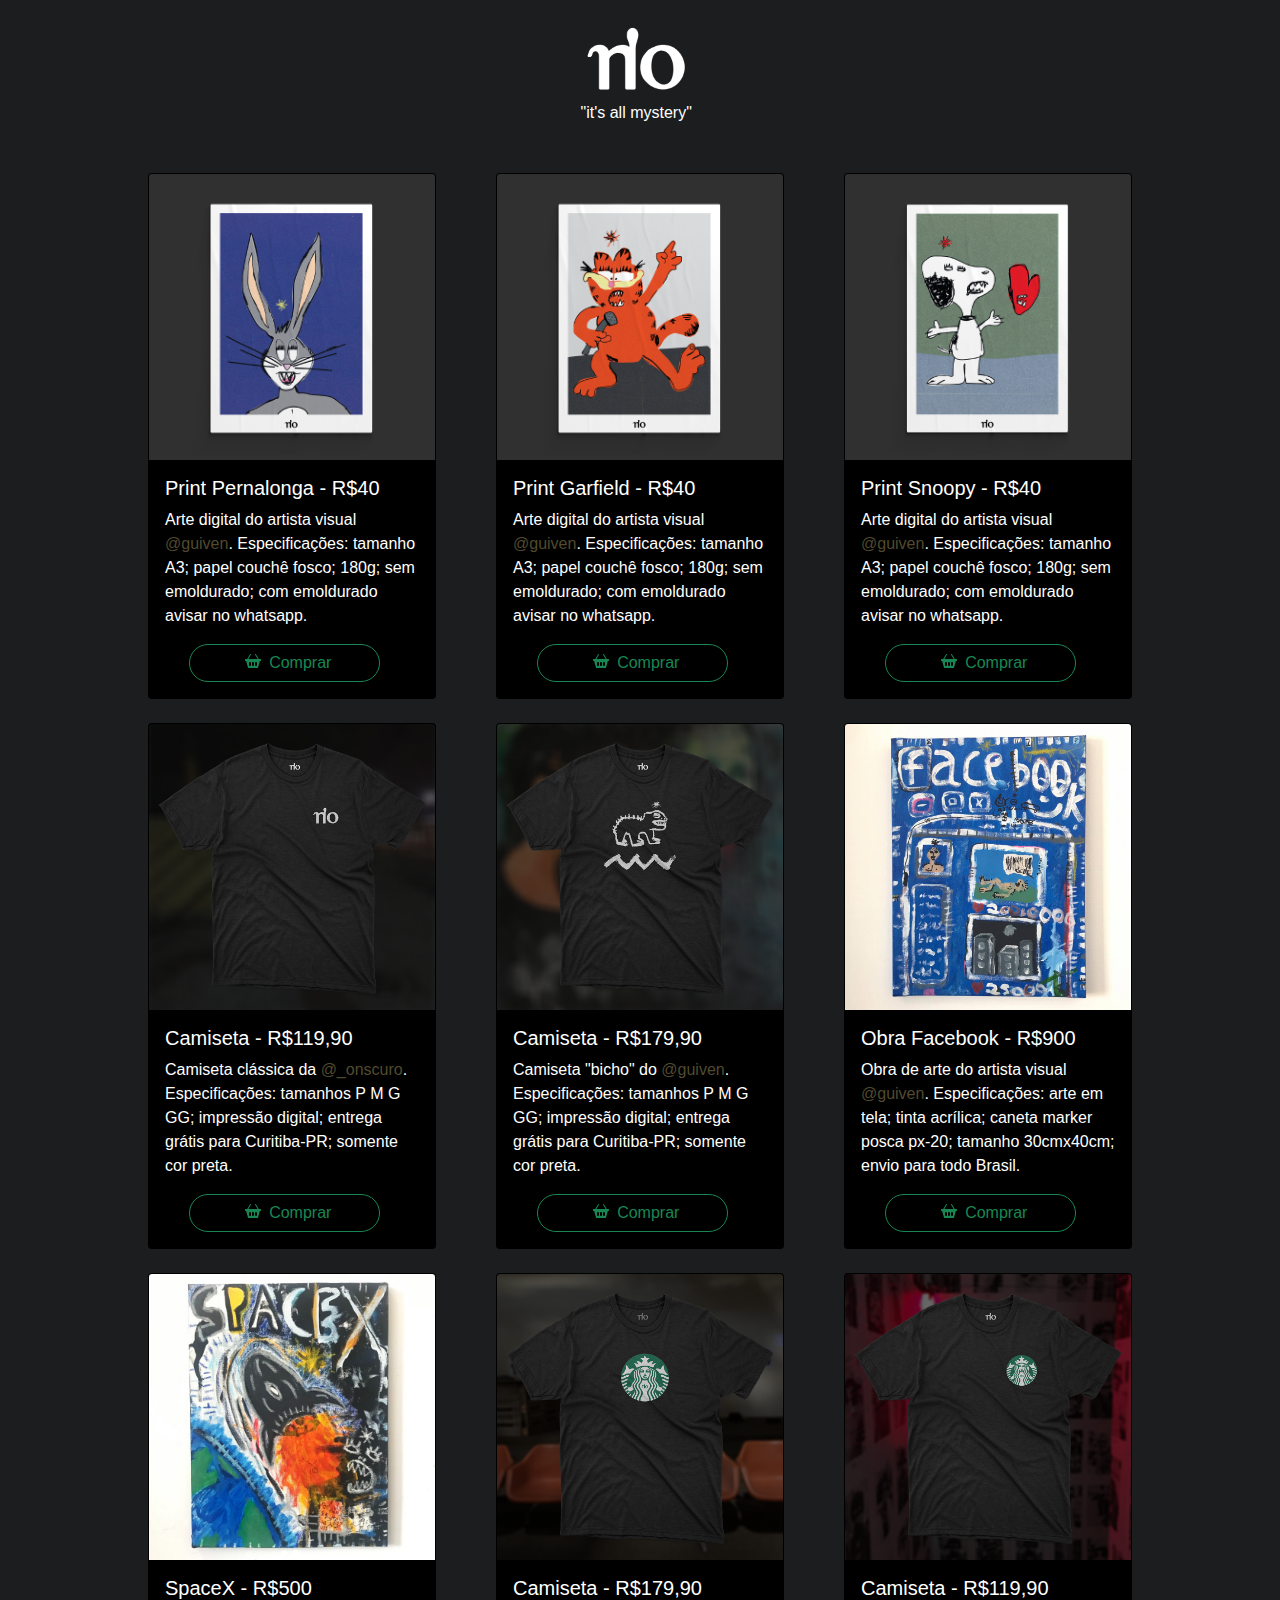
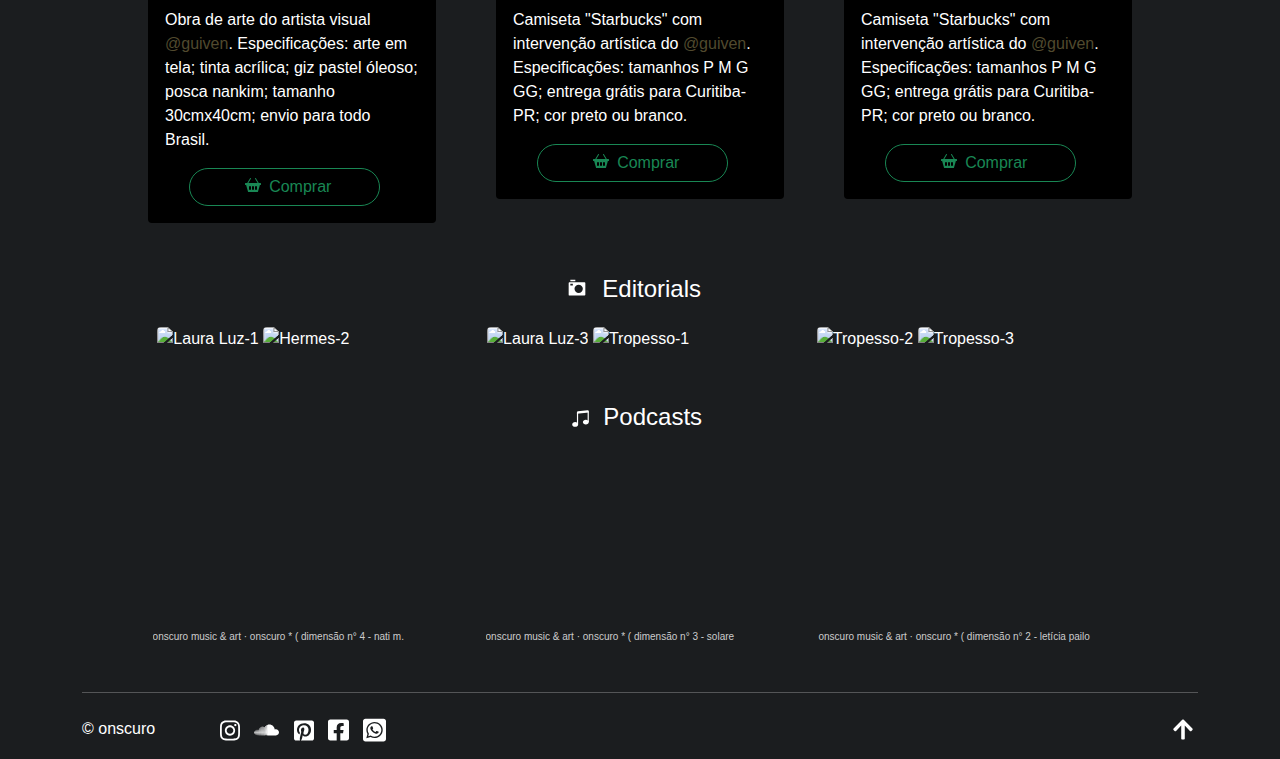
==== index.html @ 24142633 "ajuste nos modais" ====
<!DOCTYPE html>
<html lang="pt">

<head>
  <meta charset="UTF-8">
  <meta http-equiv="X-UA-Compatible" content="IE=edge">
  <meta name="viewport" content="width=device-width, initial-scale=1.0">

  <!--Bootstrap/CSS-->
  <link rel="stylesheet" href="bootstrap/css/bootstrap.css">
  <link rel="stylesheet" href="css/media.css" />
  <link rel="stylesheet" href="css/main.css">

  <!--Bootstrap popper-->
  <script src="https://cdn.jsdelivr.net/npm/@popperjs/core@2.9.2/dist/umd/popper.min.js"
    integrity="sha384-IQsoLXl5PILFhosVNubq5LC7Qb9DXgDA9i+tQ8Zj3iwWAwPtgFTxbJ8NT4GN1R8p"
    crossorigin="anonymous"></script>

  <!--JS Bootstrap-->
  <script src="bootstrap/js/bootstrap.js"></script>

  <link rel="sortcut icon" href="img/200x200.png" type="image/gif" />

  <title>onscuro</title>

</head>

<body>

  <div class="container">
    <div style="width: auto;  ">
      <header>
        <div class="mt-4">
          <div class="mx-auto mb-2" style="width: 108px; box-sizing: content-box;">
            <img src="img/logo.png" class="img-fluid" style="width: 100px;" alt="logotipo">
          </div>

          <div class="mx-auto mb-3" style="width: 119px; box-sizing: content-box;">
            <a href="https://www.youtube.com/watch?v=MsJlYPiCqMg&t=1s"
              class=" text-decoration-none" target="_blank" style="width: 200px; color: white; ">"it's all mystery"</a>
          </div>
        </div>
      </header>

      <!--v0.4-->

      <main class="">
        <section class="container smalign2">
          <div class="row row-cols-1 row-cols-md-2 row-cols-lg-3 g-4 mt-4 mb-5 mx-4 smalign2"
            style="box-sizing: content-box;">
            <article class="col col-sm-12 smalign">
              <div class="card mx-auto" style="width: 18rem;">
                <a href="#" data-bs-toggle="modal" data-bs-target="#pernalonga-modal">
                  <div class="image">
                    <img src="img/pernalonga.png" class="card-img-top" alt="pernalonga print">
                  </div>
                </a>
                <div class="card-body">
                  <h5 class="card-title">Print Pernalonga - R$40</h5>
                  <p class="card-text">Arte digital do artista visual <a target="_blank" data-bs-toggle="tooltip"
                      data-bs-placement="right" title="Instagram do artista" class="text-decoration-none links"
                      href="https://instagram.com/guiven/">@guiven</a>. Especificações: tamanho A3; papel couchê fosco;
                    180g; sem emoldurado; com emoldurado avisar no whatsapp. </p>
                  <a href="https://api.whatsapp.com/send?phone=5541999811309&text=Ol%C3%A1!%20Quero%20comprar%20a%20arte%20pernalonga." target="_blank"
                    class="btn btn-outline-success ps-4
                      px-4 ms-4 mx-4 rounded-pill w-75"><svg xmlns="http://www.w3.org/2000/svg" width="16" height="16" fill="currentColor" class="bi bi-basket2-fill mx-2 mb-1" viewBox="0 0 16 16">
                        <path d="M5.929 1.757a.5.5 0 1 0-.858-.514L2.217 6H.5a.5.5 0 0 0-.5.5v1a.5.5 0 0 0 .5.5h.623l1.844 6.456A.75.75 0 0 0 3.69 15h8.622a.75.75 0 0 0 .722-.544L14.877 8h.623a.5.5 0 0 0 .5-.5v-1a.5.5 0 0 0-.5-.5h-1.717L10.93 1.243a.5.5 0 1 0-.858.514L12.617 6H3.383L5.93 1.757zM4 10a1 1 0 0 1 2 0v2a1 1 0 1 1-2 0v-2zm3 0a1 1 0 0 1 2 0v2a1 1 0 1 1-2 0v-2zm4-1a1 1 0 0 1 1 1v2a1 1 0 1 1-2 0v-2a1 1 0 0 1 1-1z"/>
                      </svg>Comprar</a>

                </div>
              </div>
            </article>

            <!-- Modal Pernalonga -->
            <div class="modal fade" id="pernalonga-modal" tabindex="-1" aria-labelledby="exampleModalLabel"
              aria-hidden="true">
              <div class="modal-dialog">
                <div class="modal-content">
                  <div class="modal-header">
                    <h5 class="modal-title" id="pernalonga-titulo" style="color: black;">Print Pernalonga - R$40</h5>
                    <button type="button" class="btn-close" data-bs-dismiss="modal" aria-label="Close"></button>
                  </div>
                  <div class="modal-body" style="color: black;">
                    <img src="img/pernalonga.png" class="card-img-top" alt="camiseta">
                    <h5 class="mt-3">Sobre</h5>
                    <p class="fs-5 mt-1">Este personagem surgiu em 1940, sendo um dos melhores personagens de desenhos
                      animados do mundo. Hoje, ele é o mascote da Warner Brothers. A partir da sua popularidade, esta
                      releitura se aproxima da Pop-art que questiona o consumismo dos anos 60. Nesta arte digital,
                      existe uma distorção, sendo presente a autenticidade do artista (guiven) e com provocação aos
                      novos
                      processos de criação da arte numa fase de pós-contemporaneidade. </p>
                    <h5 class="mt-3">Preço</h5>
                    <p class="fs-5 mt-1">R$40</p>
                    <hr>
                    <p class="fs-5">
                    <h6 style="display: inline;">Artista:</h6> Guiven.
                    <h6 style="display: inline;">Especificações:</h6>tamanho A3; papel couchê fosco;
                    180g; sem emoldurado; com emoldurado avisar no whatsapp.</p>
                  </div>
                  <div class="modal-footer mx-auto">
                    <button type="button" class="btn btn-secondary ps-4 px-4 rounded-pill"
                      data-bs-dismiss="modal">Voltar</button>
                    <a href="https://api.whatsapp.com/send?phone=5541999811309&text=Ol%C3%A1!%20Quero%20comprar%20a%20arte%20pernalonga." target="_blank"
                      class="btn btn-success ps-4
                              px-4 rounded-pill"><svg xmlns="http://www.w3.org/2000/svg" width="16" height="16" fill="currentColor" class="bi bi-basket2-fill mx-2 mb-1" viewBox="0 0 16 16">
                                <path d="M5.929 1.757a.5.5 0 1 0-.858-.514L2.217 6H.5a.5.5 0 0 0-.5.5v1a.5.5 0 0 0 .5.5h.623l1.844 6.456A.75.75 0 0 0 3.69 15h8.622a.75.75 0 0 0 .722-.544L14.877 8h.623a.5.5 0 0 0 .5-.5v-1a.5.5 0 0 0-.5-.5h-1.717L10.93 1.243a.5.5 0 1 0-.858.514L12.617 6H3.383L5.93 1.757zM4 10a1 1 0 0 1 2 0v2a1 1 0 1 1-2 0v-2zm3 0a1 1 0 0 1 2 0v2a1 1 0 1 1-2 0v-2zm4-1a1 1 0 0 1 1 1v2a1 1 0 1 1-2 0v-2a1 1 0 0 1 1-1z"/>
                              </svg>Comprar</a>
                  </div>
                </div>
              </div>
            </div>



            <article class="col smalign">
              <div class="card mx-auto hover-overlay" style="width: 18rem;">

                <a href="#" data-bs-toggle="modal" data-bs-target="#garfield-modal" class="table-hover">
                  <div class="image">
                    <img src="img/gierfield.png" class="card-img-top" alt="garfield print">
                  </div>
                </a>
                <div class="card-body">
                  <h5 class="card-title">Print Garfield - R$40</h5>
                  <p class="card-text">Arte digital do artista visual <a target="_blank" data-bs-toggle="tooltip"
                      data-bs-placement="right" title="Instagram do artista" class="text-decoration-none links"
                      href="https://instagram.com/guiven/">@guiven</a>. Especificações: tamanho A3; papel couchê fosco;
                      180g; sem emoldurado; com emoldurado avisar no whatsapp.</p>
                  <a href="https://api.whatsapp.com/send?phone=5541999811309&text=Ol%C3%A1!%20Quero%20comprar%20a%20arte%20garlfield." target="_blank"
                    class="btn btn-outline-success ps-4
                    px-4 ms-4 mx-4 rounded-pill w-75"><svg xmlns="http://www.w3.org/2000/svg" width="16" height="16" fill="currentColor" class="bi bi-basket2-fill mx-2 mb-1" viewBox="0 0 16 16">
                      <path d="M5.929 1.757a.5.5 0 1 0-.858-.514L2.217 6H.5a.5.5 0 0 0-.5.5v1a.5.5 0 0 0 .5.5h.623l1.844 6.456A.75.75 0 0 0 3.69 15h8.622a.75.75 0 0 0 .722-.544L14.877 8h.623a.5.5 0 0 0 .5-.5v-1a.5.5 0 0 0-.5-.5h-1.717L10.93 1.243a.5.5 0 1 0-.858.514L12.617 6H3.383L5.93 1.757zM4 10a1 1 0 0 1 2 0v2a1 1 0 1 1-2 0v-2zm3 0a1 1 0 0 1 2 0v2a1 1 0 1 1-2 0v-2zm4-1a1 1 0 0 1 1 1v2a1 1 0 1 1-2 0v-2a1 1 0 0 1 1-1z"/>
                    </svg>Comprar</a>
                </div>
              </div>
            </article>

            <!-- Modal Garfield -->
            <div class="modal fade" id="garfield-modal" tabindex="-1" aria-labelledby="exampleModalLabel"
              aria-hidden="true">
              <div class="modal-dialog">
                <div class="modal-content">
                  <div class="modal-header" style="color: black;">
                    <h5 class="modal-title" id="garfield-titulo">Print Garfield - R$40</h5>
                    <button type="button" class="btn-close" data-bs-dismiss="modal" aria-label="Close"></button>
                  </div>
                  <div class="modal-body" style="color: black;">
                    <img src="img/gierfield.png" class="card-img-top" alt="camiseta">
                    <h5 class="mt-3">Sobre</h5>
                    <p class="fs-5 mt-1">Garfield é famoso mundialmente por causa das tirinhas que já foram publicados
                      em mais de 2570 jornais de todo mundo. Sua primeira publicação se deu em 1978. O faminto gato fez
                      sucesso e se tornou popular não somente em tirinhas, mas nas animações também. Nesta arte digital,
                      existe uma distorção, sendo presente a autenticidade do artista e com provocação aos
                      novos processos de criação e consumo da arte numa fase de pós-contemporaneidade. </p>
                    <h5 class="mt-3">Preço</h5>
                    <p class="fs-5 mt-1">R$40</p>
                    <hr>
                    <p class="fs-5">
                    <h6 style="display: inline;">Artista:</h6> Guiven.
                    <h6 style="display: inline;">Especificações:</h6>tamanho A3; papel couchê fosco;
                    180g; sem emoldurado; com emoldurado avisar no whatsapp.</p>
                  </div>
                  <div class="modal-footer mx-auto">
                    <button type="button" class="btn btn-secondary ps-4 px-4 rounded-pill"
                      data-bs-dismiss="modal">Voltar</button>
                    <a href="https://api.whatsapp.com/send?phone=5541999811309&text=Ol%C3%A1!%20Quero%20comprar%20a%20arte%20garlfield." target="_blank"
                      class="btn btn-success ps-5
                              px-5 rounded-pill">Comprar</a>
                  </div>
                </div>
              </div>
            </div>

            <article class="col smalign">
              <div class="card mx-auto" style="width: 18rem; ">
                <a href="#" data-bs-toggle="modal" data-bs-target="#snoop-modal">
                  <div class="image">
                    <img src="img/snoop.png" class="card-img-top" alt="snoop print">
                  </div>
                </a>
                <div class="card-body">
                  <h5 class="card-title ">Print Snoopy - R$40</h5>
                  <p class="card-text">Arte digital do artista visual <a target="_blank" data-bs-toggle="tooltip"
                      data-bs-placement="right" title="Instagram do artista" class="text-decoration-none links"
                      href="https://instagram.com/guiven/">@guiven</a>. Especificações: tamanho A3; papel couchê fosco;
                      180g; sem emoldurado; com emoldurado avisar no whatsapp.</p>
                  <a href="https://api.whatsapp.com/send?phone=5541999811309&text=Ol%C3%A1!%20Quero%20comprar%20a%20arte%20snoopy." target="_blank"
                    class="btn btn-outline-success ps-4
                    px-4 ms-4 mx-4 rounded-pill w-75"><svg xmlns="http://www.w3.org/2000/svg" width="16" height="16" fill="currentColor" class="bi bi-basket2-fill mx-2 mb-1" viewBox="0 0 16 16">
                        <path d="M5.929 1.757a.5.5 0 1 0-.858-.514L2.217 6H.5a.5.5 0 0 0-.5.5v1a.5.5 0 0 0 .5.5h.623l1.844 6.456A.75.75 0 0 0 3.69 15h8.622a.75.75 0 0 0 .722-.544L14.877 8h.623a.5.5 0 0 0 .5-.5v-1a.5.5 0 0 0-.5-.5h-1.717L10.93 1.243a.5.5 0 1 0-.858.514L12.617 6H3.383L5.93 1.757zM4 10a1 1 0 0 1 2 0v2a1 1 0 1 1-2 0v-2zm3 0a1 1 0 0 1 2 0v2a1 1 0 1 1-2 0v-2zm4-1a1 1 0 0 1 1 1v2a1 1 0 1 1-2 0v-2a1 1 0 0 1 1-1z"/>
                      </svg>Comprar</a>
                </div>
              </div>
            </article>

            <!-- Modal Snoopy -->
            <div class="modal fade" id="snoop-modal" tabindex="-1" aria-labelledby="exampleModalLabel"
              aria-hidden="true">
              <div class="modal-dialog">
                <div class="modal-content">
                  <div class="modal-header">
                    <h5 class="modal-title" id="snoop-titulo" style="color: black;">Print Snoopy - R$40</h5>
                    <button type="button" class="btn-close" data-bs-dismiss="modal" aria-label="Close"></button>
                  </div>
                  <div class="modal-body " style="color: black;">
                    <img src="img/snoop.png" class="card-img-top" alt="camiseta">
                    <h5 class="mt-3">Sobre</h5>
                    <p class="fs-5 mt-1">Snoopy é o beagle de estimação de Charlie Brown na tirinha mais famosa do
                      mundo, Peanuts, criada por Charles Schulz. Sua primeira aparição aconteceu em 1950. O seu grande
                      sucesso resultou lançamento de série de TV. Nesta arte digital,
                      existe uma distorção, sendo presente a autenticidade do artista (guiven) e com provocação aos
                      novos processos de criação e consumo da arte numa fase de pós-contemporaneidade. </p>
                    <h5 class="mt-3">Preço</h5>
                    <p class="fs-5 mt-1">R$40</p>
                    <hr>
                    <p class="fs-5">
                    <h6 style="display: inline;">Artista:</h6> Guiven.
                    <h6 style="display: inline;">Especificações:</h6>tamanho A3; papel couchê fosco;
                    180g; sem emoldurado; com emoldurado avisar no whatsapp. </p>
                  </div>
                  <div class="modal-footer mx-auto">
                    <button type="button" class="btn btn-secondary ps-4 px-4 rounded-pill"
                      data-bs-dismiss="modal">Voltar</button>
                    <a href="https://api.whatsapp.com/send?phone=5541999811309&text=Ol%C3%A1!%20Quero%20comprar%20a%20arte%20snoopy." target="_blank"
                      class="btn btn-success ps-5
                              px-5 rounded-pill">Comprar</a>
                  </div>
                </div>
              </div>
            </div>

            <article class="col smalign">
              <div class="card mx-auto" style="width: 18rem;">
                <a href="#" data-bs-toggle="modal" data-bs-target="#camiseta-modal">
                  <div class="image">
                    <img src="img/CAMISETA-ONSCURO-BLACK.png" class="card-img-top" alt="camiseta">
                  </div>
                </a>
                <div class="card-body">
                  <h5 class="card-title">Camiseta - R$119,90</h5>
                  <p class="card-text">Camiseta clássica da <a target="_blank" data-bs-toggle="tooltip"
                      data-bs-placement="right" title="Instagram da marca" class="text-decoration-none links"
                      href="https://instagram.com/_onscuro/">@_onscuro</a>. Especificações: tamanhos P M G GG; impressão
                    digital; entrega grátis para Curitiba-PR; somente cor preta. </p>
                  <a href="https://api.whatsapp.com/send?phone=5541999811309&text=Ol%C3%A1!%20Quero%20comprar%20a%20camiseta." target="_blank"
                    class="btn btn-outline-success ps-4
                    px-4 ms-4 mx-4 rounded-pill w-75"><svg xmlns="http://www.w3.org/2000/svg" width="16" height="16" fill="currentColor" class="bi bi-basket2-fill mx-2 mb-1" viewBox="0 0 16 16">
                        <path d="M5.929 1.757a.5.5 0 1 0-.858-.514L2.217 6H.5a.5.5 0 0 0-.5.5v1a.5.5 0 0 0 .5.5h.623l1.844 6.456A.75.75 0 0 0 3.69 15h8.622a.75.75 0 0 0 .722-.544L14.877 8h.623a.5.5 0 0 0 .5-.5v-1a.5.5 0 0 0-.5-.5h-1.717L10.93 1.243a.5.5 0 1 0-.858.514L12.617 6H3.383L5.93 1.757zM4 10a1 1 0 0 1 2 0v2a1 1 0 1 1-2 0v-2zm3 0a1 1 0 0 1 2 0v2a1 1 0 1 1-2 0v-2zm4-1a1 1 0 0 1 1 1v2a1 1 0 1 1-2 0v-2a1 1 0 0 1 1-1z"/>
                      </svg>Comprar</a>
                </div>
              </div>
            </article>

            <!-- Modal Camiseta -->
            <div class="modal fade" id="camiseta-modal" tabindex="-1" aria-labelledby="exampleModalLabel"
              aria-hidden="true">
              <div class="modal-dialog">
                <div class="modal-content">
                  <div class="modal-header">
                    <h5 class="modal-title" id="camiseta-titulo" style="color: black;">Camiseta - R$119,90</h5>
                    <button type="button" class="btn-close" data-bs-dismiss="modal" aria-label="Close"></button>
                  </div>
                  <div class="modal-body " style="color: black;">
                    <img src="img/CAMISETA-ONSCURO-BLACK.png" class="card-img-top" alt="camiseta">
                    <h5 class="mt-3">Sobre</h5>
                    <p class="fs-5 mt-1">Camiseta modelo clássica exclusiva da onscuro. Faça a sua encomenda e receba
                      dentro de 7 dias. Especificações: tamanhos P M G GG; impressão digital; entrega grátis para
                      Curitiba-PR; somente cor preta. </p>
                    <h5 class="mt-3">Preço</h5>
                    <p class="fs-5 mt-1">R$119,90</p>
                    <hr>
                    <p class="fs-5">
                    <h6 style="display: inline;">Marca:</h6> Onscuro.
                    <h6 style="display: inline;">Especificações:</h6>  tamanhos P M G GG; impressão digital; entrega grátis para Curitiba-PR; somente <strong> cor preta.</strong></p>
                  </div>
                  <div class="modal-footer mx-auto">
                    <button type="button" class="btn btn-secondary ps-4 px-4 rounded-pill"
                      data-bs-dismiss="modal">Voltar</button>
                    <a href="https://api.whatsapp.com/send?phone=5541999811309&text=Ol%C3%A1!%20Quero%20comprar%20a%20camiseta." target="_blank"
                      class="btn btn-success ps-5
                px-5 rounded-pill">Comprar</a>
                  </div>
                </div>
              </div>
            </div>

            <article class="col smalign">
              <div class="card mx-auto" style="width: 18rem;">
                <a href="#" data-bs-toggle="modal" data-bs-target="#camisetabicho">
                  <div class="image">
                    <img src="img/camiseta-onscuro2.png" class="card-img-top" alt="camiseta">
                  </div>
                </a>
                <div class="card-body">
                  <h5 class="card-title">Camiseta - R$179,90</h5>
                  <p class="card-text">Camiseta "bicho" do <a target="_blank" data-bs-toggle="tooltip"
                    data-bs-placement="right" title="Instagram da marca" class="text-decoration-none links"
                    href="https://instagram.com/guiven/">@guiven</a>.  Especificações: tamanhos P M G GG; impressão
                  digital; entrega grátis para Curitiba-PR; somente cor preta. </p>
                  <a href="https://api.whatsapp.com/send?phone=5541999811309&text=Ol%C3%A1!%20Quero%20comprar%20a%20Camiseta" target="_blank"
                    class="btn btn-outline-success ps-4
                    px-4 ms-4 mx-4 rounded-pill w-75"><svg xmlns="http://www.w3.org/2000/svg" width="16" height="16" fill="currentColor" class="bi bi-basket2-fill mx-2 mb-1" viewBox="0 0 16 16">
                        <path d="M5.929 1.757a.5.5 0 1 0-.858-.514L2.217 6H.5a.5.5 0 0 0-.5.5v1a.5.5 0 0 0 .5.5h.623l1.844 6.456A.75.75 0 0 0 3.69 15h8.622a.75.75 0 0 0 .722-.544L14.877 8h.623a.5.5 0 0 0 .5-.5v-1a.5.5 0 0 0-.5-.5h-1.717L10.93 1.243a.5.5 0 1 0-.858.514L12.617 6H3.383L5.93 1.757zM4 10a1 1 0 0 1 2 0v2a1 1 0 1 1-2 0v-2zm3 0a1 1 0 0 1 2 0v2a1 1 0 1 1-2 0v-2zm4-1a1 1 0 0 1 1 1v2a1 1 0 1 1-2 0v-2a1 1 0 0 1 1-1z"/>
                      </svg>Comprar</a>
                </div>
              </div>
            </article>
            

            <!-- Modal Bicho -->
            <div class="modal fade" id="camisetabicho" tabindex="-1" aria-labelledby="exampleModalLabel"
              aria-hidden="true">
              <div class="modal-dialog">
                <div class="modal-content">
                  <div class="modal-header">
                    <h5 class="modal-title" id="camiseta-titulo" style="color: black;">Camiseta - R$179,90</h5>
                    <button type="button" class="btn-close" data-bs-dismiss="modal" aria-label="Close"></button>
                  </div>
                  <div class="modal-body" style="color: black;">
                    <img src="img/camiseta-onscuro2.png" class="card-img-top" alt="aquaman">
                    <h5 class="mt-3">Sobre</h5>
                    <p class="fs-5 mt-1">Camiseta modelo "bicho" exclusiva da onscuro. Artwork do artista visual Guiven. Faça a sua encomenda e receba dentro de 7 dias. Especificações: tamanhos P M G GG; impressão digital; entrega grátis para Curitiba-PR; somente cor preta. </p>
                    <h5 class="mt-3">Preço</h5>
                    <p class="fs-5 mt-1">R$179,90</p>
                    <hr>
                    <p class="fs-5">
                    <h6 style="display: inline;">Marca:</h6> Onscuro.
                    <h6 style="display: inline;">Especificações:</h6>  tamanhos P M G GG; impressão digital; entrega grátis para Curitiba-PR; somente <strong> cor preta.</strong></p>
                  </div>
                  <div class="modal-footer mx-auto">
                    <button type="button" class="btn btn-secondary ps-4 px-4 rounded-pill"
                      data-bs-dismiss="modal">Voltar</button>
                    <a href="https://api.whatsapp.com/send?phone=5541999811309&text=Ol%C3%A1!%20Quero%20comprar%20a%20Camiseta." target="_blank"
                      class="btn btn-success ps-5
               px-5 rounded-pill">Comprar</a>
                  </div>
                </div>
              </div>
            </div>

            <article class="col smalign">
              <div class="card mx-auto" style="width: 18rem;">

                <a href="#" data-bs-toggle="modal" data-bs-target="#nft-facebook" class="text-decoration-none links">
                  <div class="image">
                    <img src="img/facebook-obra.jpg" class="card-img-top" alt="batman">
                  </div>
                </a>
                <div class="card-body">
                  <h5 class="card-title">Obra Facebook - R$900</h5>
                  <p class="card-text">Obra de arte do artista visual <a target="_blank" data-bs-toggle="tooltip"
                      data-bs-placement="right" title="Instagram do artista" class="text-decoration-none links"
                      href="https://instagram.com/guiven/">@guiven</a>. Especificações: arte em tela; tinta acrílica; caneta marker posca px-20; tamanho 30cmx40cm; envio para todo Brasil.</p>
                  <a href="https://api.whatsapp.com/send?phone=5541999811309&text=Ol%C3%A1!%20Quero%20comprar%20o%20Facebook." target="_blank"
                    class="btn btn-outline-success ps-4
                    px-4 ms-4 mx-4 rounded-pill w-75"><svg xmlns="http://www.w3.org/2000/svg" width="16" height="16" fill="currentColor" class="bi bi-basket2-fill mx-2 mb-1" viewBox="0 0 16 16">
                        <path d="M5.929 1.757a.5.5 0 1 0-.858-.514L2.217 6H.5a.5.5 0 0 0-.5.5v1a.5.5 0 0 0 .5.5h.623l1.844 6.456A.75.75 0 0 0 3.69 15h8.622a.75.75 0 0 0 .722-.544L14.877 8h.623a.5.5 0 0 0 .5-.5v-1a.5.5 0 0 0-.5-.5h-1.717L10.93 1.243a.5.5 0 1 0-.858.514L12.617 6H3.383L5.93 1.757zM4 10a1 1 0 0 1 2 0v2a1 1 0 1 1-2 0v-2zm3 0a1 1 0 0 1 2 0v2a1 1 0 1 1-2 0v-2zm4-1a1 1 0 0 1 1 1v2a1 1 0 1 1-2 0v-2a1 1 0 0 1 1-1z"/>
                      </svg>Comprar</a>
                </div>
              </div>
            </article>

            <!-- Modal Facebook -->
            <div class="modal fade" id="nft-facebook" tabindex="-1" aria-labelledby="exampleModalLabel"
              aria-hidden="true">
              <div class="modal-dialog">
                <div class="modal-content">
                  <div class="modal-header">
                    <h5 class="modal-title" id="camiseta-titulo" style="color: black;">Camiseta - R$179,90</h5>
                    <button type="button" class="btn-close" data-bs-dismiss="modal" aria-label="Close"></button>
                  </div>
                  <div class="modal-body" style="color: black;">
                    <img src="img/facebook-obra.jpg" class="card-img-top" alt="aquaman">
                    <h5 class="mt-3">Sobre</h5>
                    <p class="fs-5 mt-1">Nesta obra de arte do artista visual Guiven, retrata-se a saturação da mídia social e questionamento sobre a vida dentro dela. Sabe-se que as pessoas são produtos no facebook, assim se distanciamos um pouco da realidade. Não curtimos, não lemos, não sabemos mais das verdadeiras notícias...</p>
                    <h5 class="mt-3">Preço</h5>
                    <p class="fs-5 mt-1">R$900</p>
                    <hr>
                    <p class="fs-5">
                    <h6 style="display: inline;">Artista:</h6> Guiven.
                    <h6 style="display: inline;">Especificações:</h6>  arte em tela; tinta acrílica; caneta marker posca px-20; tamanho 30cmx40cm; envio para todo Brasil.</p>
                  </div>
                  <div class="modal-footer mx-auto">
                    <button type="button" class="btn btn-secondary ps-4 px-4 rounded-pill"
                      data-bs-dismiss="modal">Voltar</button>
                    <a href="https://api.whatsapp.com/send?phone=5541999811309&text=Ol%C3%A1!%20Quero%20comprar%20a%20arte%20Facebook." target="_blank"
                      class="btn btn-success ps-5
               px-5 rounded-pill">Comprar</a>
                  </div>
                </div>
              </div>
            </div>

            


          <article class="col smalign">
            <div class="card mx-auto" style="width: 18rem;">
              <a href="#" data-bs-toggle="modal" data-bs-target="#spacex-modal">
                <div class="image">
                  <img src="img/spacex.png" class="card-img-top" alt="camiseta">
                </div>
              </a>
              <div class="card-body">
                <h5 class="card-title">SpaceX - R$500</h5>
                <p class="card-text">Obra de arte do artista visual <a target="_blank" data-bs-toggle="tooltip"
                    data-bs-placement="right" title="Instagram da marca" class="text-decoration-none links"
                    href="https://instagram.com/guiven/">@guiven</a>. Especificações: arte em tela; tinta acrílica; giz pastel óleoso; posca nankim; tamanho 30cmx40cm; envio para todo Brasil. </p>
                <a href="https://api.whatsapp.com/send?phone=5541999811309&text=Ol%C3%A1!%20Quero%20comprar%20a%20spaceX." target="_blank"
                  class="btn btn-outline-success ps-4
                  px-4 ms-4 mx-4 rounded-pill w-75"><svg xmlns="http://www.w3.org/2000/svg" width="16" height="16" fill="currentColor" class="bi bi-basket2-fill mx-2 mb-1" viewBox="0 0 16 16">
                      <path d="M5.929 1.757a.5.5 0 1 0-.858-.514L2.217 6H.5a.5.5 0 0 0-.5.5v1a.5.5 0 0 0 .5.5h.623l1.844 6.456A.75.75 0 0 0 3.69 15h8.622a.75.75 0 0 0 .722-.544L14.877 8h.623a.5.5 0 0 0 .5-.5v-1a.5.5 0 0 0-.5-.5h-1.717L10.93 1.243a.5.5 0 1 0-.858.514L12.617 6H3.383L5.93 1.757zM4 10a1 1 0 0 1 2 0v2a1 1 0 1 1-2 0v-2zm3 0a1 1 0 0 1 2 0v2a1 1 0 1 1-2 0v-2zm4-1a1 1 0 0 1 1 1v2a1 1 0 1 1-2 0v-2a1 1 0 0 1 1-1z"/>
                    </svg>Comprar</a>
              </div>
            </div>
          </article>

          <!-- Modal Space X -->
          <div class="modal fade" id="spacex-modal" tabindex="-1" aria-labelledby="exampleModalLabel"
            aria-hidden="true">
            <div class="modal-dialog">
              <div class="modal-content">
                <div class="modal-header">
                  <h5 class="modal-title" id="camiseta-titulo" style="color: black;">SpaceX - R$500</h5>
                  <button type="button" class="btn-close" data-bs-dismiss="modal" aria-label="Close"></button>
                </div>
                <div class="modal-body " style="color: black;">
                  <img src="img/spacex.png" class="card-img-top" alt="spacex">
                  <h5 class="mt-3">Sobre</h5>
                  <p class="fs-5 mt-1">Space X é uma fabricante estadunidense de sistemas aeroespaciais, transporte espacial... que tem como fundador e CEO o bilionário Elon Musk. Nesta obra o artista visual coloca uma olhar crítico e reflexivo, questionando a real necessidade de alguns projetos da fabricante de foguete.</p>
                  <h5 class="mt-3">Preço</h5>
                  <p class="fs-5 mt-1">R$500</p>
                  <hr>
                  <p class="fs-5">
                  <h6 style="display: inline;">Artista:</h6> Guiven.
                  <h6 style="display: inline;">Especificações:</h6>  arte em tela; tinta acrílica; giz pastel óleoso; posca nankim; tamanho 30cmx40cm; envio para todo Brasil. </p>
                </div>
                <div class="modal-footer mx-auto">
                  <button type="button" class="btn btn-secondary ps-4 px-4 rounded-pill"
                    data-bs-dismiss="modal">Voltar</button>
                  <a href="https://api.whatsapp.com/send?phone=5541999811309&text=Ol%C3%A1!%20Quero%20comprar%20a%20SpaceX." target="_blank"
                    class="btn btn-success ps-5
              px-5 rounded-pill">Comprar</a>
                </div>
              </div>
            </div>
          </div>

          <article class="col smalign">
            <div class="card mx-auto" style="width: 18rem;">
              <a href="#" data-bs-toggle="modal" data-bs-target="#starbucks1">
                <div class="image">
                  <img src="img/stb1.png" class="card-img-top" alt="camiseta">
                </div>
              </a>
              <div class="card-body">
                <h5 class="card-title">Camiseta - R$179,90</h5>
                <p class="card-text">Camiseta "Starbucks" com intervenção artística do <a target="_blank" data-bs-toggle="tooltip"
                  data-bs-placement="right" title="Instagram da marca" class="text-decoration-none links"
                  href="https://instagram.com/guiven/">@guiven</a>.  Especificações: tamanhos P M G GG; entrega grátis para Curitiba-PR; cor preto ou branco. </p>
                <a href="https://api.whatsapp.com/send?phone=5541999811309&text=Ol%C3%A1!%20Quero%20comprar%20a%20Camiseta%20Starbucks1." target="_blank"
                  class="btn btn-outline-success ps-4
                  px-4 ms-4 mx-4 rounded-pill w-75"><svg xmlns="http://www.w3.org/2000/svg" width="16" height="16" fill="currentColor" class="bi bi-basket2-fill mx-2 mb-1" viewBox="0 0 16 16">
                      <path d="M5.929 1.757a.5.5 0 1 0-.858-.514L2.217 6H.5a.5.5 0 0 0-.5.5v1a.5.5 0 0 0 .5.5h.623l1.844 6.456A.75.75 0 0 0 3.69 15h8.622a.75.75 0 0 0 .722-.544L14.877 8h.623a.5.5 0 0 0 .5-.5v-1a.5.5 0 0 0-.5-.5h-1.717L10.93 1.243a.5.5 0 1 0-.858.514L12.617 6H3.383L5.93 1.757zM4 10a1 1 0 0 1 2 0v2a1 1 0 1 1-2 0v-2zm3 0a1 1 0 0 1 2 0v2a1 1 0 1 1-2 0v-2zm4-1a1 1 0 0 1 1 1v2a1 1 0 1 1-2 0v-2a1 1 0 0 1 1-1z"/>
                    </svg>Comprar</a>
              </div>
            </div>
          </article>
          

          <!-- Modal Camiseta Starbucks 1 -->
          <div class="modal fade" id="starbucks1" tabindex="-1" aria-labelledby="exampleModalLabel"
            aria-hidden="true">
            <div class="modal-dialog">
              <div class="modal-content">
                <div class="modal-header">
                  <h5 class="modal-title" id="camiseta-titulo" style="color: black;">Camiseta - R$179,90</h5>
                  <button type="button" class="btn-close" data-bs-dismiss="modal" aria-label="Close"></button>
                </div>
                <div class="modal-body" style="color: black;">
                  <img src="img/stb1.png" class="card-img-top" alt="aquaman">
                  <h5 class="mt-3">Sobre</h5>
                  <p class="fs-5 mt-1">Coleção Starbucks com intervenção artística do Guiven: nesta intervenção altera a expressão da "sereia de duas caldas" para uma expressão mais maliciosa, representando o mercado atual das grandes empresas mundiais que apelam nas propagandas e imagem dos seus produtos para induzir o consumidor a comprar cada vez mais.  </p>
                  <h5 class="mt-3">Preço</h5>
                  <p class="fs-5 mt-1">R$179,90</p>
                  <hr>
                  <p class="fs-5">
                  <h6 style="display: inline;">Marca:</h6> Onscuro.
                  <h6 style="display: inline;">Especificações:</h6>  tamanhos P M G GG; impressão digital; entrega grátis para Curitiba-PR; somente <strong> cor preta ou branca.</strong></p>
                </div>
                <div class="modal-footer mx-auto">
                  <button type="button" class="btn btn-secondary ps-4 px-4 rounded-pill"
                    data-bs-dismiss="modal">Voltar</button>
                  <a href="https://api.whatsapp.com/send?phone=5541999811309&text=Ol%C3%A1!%20Quero%20comprar%20a%20Camiseta%20Starbucks1." target="_blank"
                    class="btn btn-success ps-5
             px-5 rounded-pill">Comprar</a>
                </div>
              </div>
            </div>
          </div>

          <article class="col smalign">
            <div class="card mx-auto" style="width: 18rem;">

              <a href="#" data-bs-toggle="modal" data-bs-target="#star2" class="text-decoration-none links">
                <div class="image">
                  <img src="img/stb3.png" class="card-img-top" alt="starbucks">
                </div>
              </a>
              <div class="card-body">
                <h5 class="card-title">Camiseta - R$119,90</h5>
                <p class="card-text">Camiseta "Starbucks" com intervenção artística do <a target="_blank" data-bs-toggle="tooltip"
                  data-bs-placement="right" title="Instagram da marca" class="text-decoration-none links"
                  href="https://instagram.com/guiven/">@guiven</a>.  Especificações: tamanhos P M G GG; entrega grátis para Curitiba-PR; cor preto ou branco.</p>
                <a href="https://api.whatsapp.com/send?phone=5541999811309&text=Ol%C3%A1!%20Quero%20comprar%20a%20Camiseta%20Starbucks2." target="_blank"
                  class="btn btn-outline-success ps-4
                  px-4 ms-4 mx-4 rounded-pill w-75"><svg xmlns="http://www.w3.org/2000/svg" width="16" height="16" fill="currentColor" class="bi bi-basket2-fill mx-2 mb-1" viewBox="0 0 16 16">
                      <path d="M5.929 1.757a.5.5 0 1 0-.858-.514L2.217 6H.5a.5.5 0 0 0-.5.5v1a.5.5 0 0 0 .5.5h.623l1.844 6.456A.75.75 0 0 0 3.69 15h8.622a.75.75 0 0 0 .722-.544L14.877 8h.623a.5.5 0 0 0 .5-.5v-1a.5.5 0 0 0-.5-.5h-1.717L10.93 1.243a.5.5 0 1 0-.858.514L12.617 6H3.383L5.93 1.757zM4 10a1 1 0 0 1 2 0v2a1 1 0 1 1-2 0v-2zm3 0a1 1 0 0 1 2 0v2a1 1 0 1 1-2 0v-2zm4-1a1 1 0 0 1 1 1v2a1 1 0 1 1-2 0v-2a1 1 0 0 1 1-1z"/>
                    </svg>Comprar</a>
              </div>
            </div>
          </article>

          <!-- Modal Starbucks2 -->
          <div class="modal fade" id="star2" tabindex="-1" aria-labelledby="exampleModalLabel"
          aria-hidden="true">
          <div class="modal-dialog">
            <div class="modal-content">
              <div class="modal-header">
                <h5 class="modal-title" id="camiseta-titulo" style="color: black;">Camiseta - R$119,90</h5>
                <button type="button" class="btn-close" data-bs-dismiss="modal" aria-label="Close"></button>
              </div>
              <div class="modal-body" style="color: black;">
                <img src="img/stb1.png" class="card-img-top" alt="aquaman">
                <h5 class="mt-3">Sobre</h5>
                <p class="fs-5 mt-1">Coleção Starbucks com intervenção artística do Guiven: nesta intervenção altera a expressão da "sereia de duas caldas" para uma expressão mais maliciosa, representando o mercado atual das grandes empresas mundiais que apelam nas propagandas e imagem dos seus produtos para induzir o consumidor a comprar cada vez mais.</p>
                <h5 class="mt-3">Preço</h5>
                <p class="fs-5 mt-1">R$119,90</p>
                <hr>
                <p class="fs-5">
                <h6 style="display: inline;">Artista:</h6> Guiven.
                <h6 style="display: inline;">Especificações:</h6>  tamanhos P M G GG; impressão digital; entrega grátis para Curitiba-PR; somente <strong> cor preta ou branca.</strong></p>
              </div>
              <div class="modal-footer mx-auto">
                <button type="button" class="btn btn-secondary ps-4 px-4 rounded-pill"
                  data-bs-dismiss="modal">Voltar</button>
                <a href="https://api.whatsapp.com/send?phone=5541999811309&text=Ol%C3%A1!%20Quero%20comprar%20a%20Camiseta%20Starbucks2." target="_blank"
                  class="btn btn-success ps-5
           px-5 rounded-pill">Comprar</a>
              </div>
            </div>
          </div>
        </div>

          

        </div>
        </section>

<!-- Gallery -->
<article style="width: 86.5%;" class="mx-auto">
<h4 style="color: white; width: 150px;"  class="mb-3 pb-2 pt-1 mx-auto">
  <svg xmlns="http://www.w3.org/2000/svg" viewBox="0 0 24 24" width="24" height="24" class="pb-1"><path fill="none" d="M0 0h24v24H0z"/><path d="M2 6c0-.552.455-1 .992-1h18.016c.548 0 .992.445.992 1v14c0 .552-.455 1-.992 1H2.992A.994.994 0 0 1 2 20V6zm12 12a5 5 0 1 0 0-10 5 5 0 0 0 0 10zM4 7v2h3V7H4zm0-5h6v2H4V2z" fill="rgba(255,255,255,1)"/></svg> &nbsp;Editorials</h4>

<div class="row ">
  <div class="col-lg-4 col-md-4 mb-4 mb-lg-0">
    <img
      src="https://i.pinimg.com/564x/d8/7d/70/d87d706bab513875e191b8e79e4a933d.jpg"
      
      class="w-100 shadow-1-strong rounded mb-4"
      alt="Laura Luz-1"
    />

    <img
      src="https://i.pinimg.com/564x/9d/00/f6/9d00f6aefe35801d7353dcd32b6bf1fc.jpg"
      class="w-100 shadow-1-strong rounded mb-4"
      alt="Hermes-2"
    />
  </div>

  <div class="col-lg-4 col-md-4 mb-4 mb-lg-0">
    <img
      src="https://i.pinimg.com/564x/6f/30/79/6f307936a84a7e12c43947f040e5e6e7.jpg"
      class="w-100 shadow-1-strong rounded mb-4"
      alt="Laura Luz-3"
    />

    <img
      src="https://i.pinimg.com/564x/66/83/cf/6683cfc70ca4b174c761914abb87a261.jpg"
      class="w-100 shadow-1-strong rounded mb-4"
      alt="Tropesso-1"
    />
  </div>

  <div class="col-lg-4 col-md-4 mb-4 mb-lg-0">
    <img
      src="https://i.pinimg.com/564x/b9/f4/74/b9f4741e4e8289f6f897ded220610c8d.jpg"
      class="w-100 shadow-1-strong rounded mb-4"
      alt="Tropesso-2"
    />

    <img
      src="https://i.pinimg.com/564x/e9/33/2b/e9332b936ae8dc7c3b93062f127d30ba.jpg"
      class="w-100 shadow-1-strong rounded mb-4"
      alt="Tropesso-3"
    />
  </div>
</div>

</article>
     <!-- Gallery -->

             <!-- Podcasts -->
             <article class="pt-4">
              <h4 style="color: white; width: 138px;" class="mb-3 pb-2 pt-1 mx-auto">
                <svg xmlns="http://www.w3.org/2000/svg" width="19" height="19" fill="currentColor"
                  class="bi bi-music-note-beamed" viewBox="0 0 16 16">
                  <path
                    d="M6 13c0 1.105-1.12 2-2.5 2S1 14.105 1 13c0-1.104 1.12-2 2.5-2s2.5.896 2.5 2zm9-2c0 1.105-1.12 2-2.5 2s-2.5-.895-2.5-2 1.12-2 2.5-2 2.5.895 2.5 2z" />
                  <path fill-rule="evenodd" d="M14 11V2h1v9h-1zM6 3v10H5V3h1z" />
                  <path d="M5 2.905a1 1 0 0 1 .9-.995l8-.8a1 1 0 0 1 1.1.995V3L5 4V2.905z" />
                </svg> &nbsp;Podcasts
              </h4>
              <div class="row mx-auto" style="width: 89.5%">
    
                <div class=" col-md-12 col-lg-4 col-sm-12">
                  <iframe width="100%" height="166" scrolling="no" frameborder="no" allow="autoplay" class=""
                    src="https://w.soundcloud.com/player/?url=https%3A//api.soundcloud.com/tracks/833632543&color=%23a4a4a4&auto_play=false&hide_related=false&show_comments=true&show_user=true&show_reposts=false&show_teaser=true"></iframe>
                  <div
                    style="font-size: 10px; color: #cccccc;line-break: anywhere;word-break: normal;overflow: hidden;white-space: nowrap;text-overflow: ellipsis; font-family: Interstate,Lucida Grande,Lucida Sans Unicode,Lucida Sans,Garuda,Verdana,Tahoma,sans-serif;font-weight: 100;">
                    <a href="https://soundcloud.com/onscuromusic" title="onscuro music &amp; art" target="_blank"
                      style="color: #cccccc; text-decoration: none;">onscuro music &amp; art</a> · <a
                      href="https://soundcloud.com/onscuromusic/onscuro-dimensao-n-4-nati-m"
                      title="onscuro * ( dimensão n° 4 - nati m." target="_blank"
                      style="color: #cccccc; text-decoration: none;">onscuro * ( dimensão n° 4 - nati m.</a>
                  </div>
                </div>
                <div class=" col-md-12 col-lg-4 col-sm-12" style="display: block;">
                  <iframe width="100%" height="166" scrolling="no" frameborder="no" allow="autoplay"
                    src="https://w.soundcloud.com/player/?url=https%3A//api.soundcloud.com/tracks/747237793&color=%23a4a4a4&auto_play=false&hide_related=false&show_comments=true&show_user=true&show_reposts=false&show_teaser=true"></iframe>
                  <div
                    style="font-size: 10px; color: #cccccc;line-break: anywhere;word-break: normal;overflow: hidden;white-space: nowrap;text-overflow: ellipsis; font-family: Interstate,Lucida Grande,Lucida Sans Unicode,Lucida Sans,Garuda,Verdana,Tahoma,sans-serif;font-weight: 100;">
                    <a href="https://soundcloud.com/onscuromusic" title="onscuro music &amp; art" target="_blank"
                      style="color: #cccccc; text-decoration: none;">onscuro music &amp; art</a> · <a
                      href="https://soundcloud.com/onscuromusic/onscuro-dimensao-n-3-solare"
                      title="onscuro * ( dimensão n° 3 - solare" target="_blank"
                      style="color: #cccccc; text-decoration: none;">onscuro * ( dimensão n° 3 - solare</a>
                  </div>
                </div>
                <div class=" col-md-12 col-lg-4 col-sm-12 " style="display: block;">
                  <iframe width="100%" height="166" scrolling="no" frameborder="no" allow="autoplay"
                    src="https://w.soundcloud.com/player/?url=https%3A//api.soundcloud.com/tracks/729810958&color=%23a4a4a4&auto_play=false&hide_related=false&show_comments=true&show_user=true&show_reposts=false&show_teaser=true"></iframe>
                  <div
                    style="font-size: 10px; color: #cccccc;line-break: anywhere;word-break: normal;overflow: hidden;white-space: nowrap;text-overflow: ellipsis; font-family: Interstate,Lucida Grande,Lucida Sans Unicode,Lucida Sans,Garuda,Verdana,Tahoma,sans-serif;font-weight: 100;">
                    <a href="https://soundcloud.com/onscuromusic" title="onscuro music &amp; art" target="_blank"
                      style="color: #cccccc; text-decoration: none;">onscuro music &amp; art</a> · <a
                      href="https://soundcloud.com/onscuromusic/onscuro-dimensao-n-2-leticia-pailo"
                      title="onscuro * ( dimensão n° 2 - letícia pailo" target="_blank"
                      style="color: #cccccc; text-decoration: none;">onscuro * ( dimensão n° 2 - letícia pailo</a>
                  </div>
                </div>
            </article>
      <!-- Podcasts -->

      

</main>


      <hr class="featurette-divider mb-4 mt-5" style="color: white;">

    </div>
  </div>

  <footer class="container mt-4 marginfooter">
    <p class="float-end"><a href="#"><img src="img/arrow-up-solid.svg" class="img-fluid"
          style="width: 20px; margin-right: 5px;" alt="Up"></a></p>

    <p style="color: white;">&copy; onscuro
      <a id="sublinhado" target="_blank" href="https://instagram.com/_onscuro"><img src="img/instagram-brands.svg"
          class="img-fluid" style="width: 20px; margin-left: 60px;" alt="instagram"></a>

      <a id="sublinhado" target="_blank" href="https://soundcloud.com/onscuromusic"><img src="img/soundcloud-brands.svg"
          class="img-fluid" style="width: 25px; margin-left: 10px;" alt="soundcloud"> </a>

      <a id="sublinhado" target="_blank" href="https://br.pinterest.com/guiven/onscuro/"><img
          src="img/pinterest-square-brands.svg" class="img-fluid" style="width: 20px; margin-left: 10px;"
          alt="pinterest"> </a>

      <a id="sublinhado" target="_blank" href="https://www.facebook.com/onscuro"><img
          src="img/facebook-square-brands.svg" class="img-fluid" style="width: 21px; margin-left: 10px;" alt="facebook">
      </a>

      <a id="sublinhado" target="_blank"
        href="https://api.whatsapp.com/send?phone=5541999811309&text=Ol%C3%A1!%20Quero%20conversar%20com%20a%20onscuro!"><img
          src="img/whatsapp-square-brands.svg" class="img-fluid" style="width: 23px; margin-left: 10px;" alt="whatsapp">
      </a>

    </p>

  </footer>


</body>

</html>
---- css/media.css ----
@media screen and (max-width: 740px) {
    .smalign {
      margin-left: -9px;
      
    }
  }
---- css/main.css ----
body {
    background-color: #1b1d1f;
    margin: 0px;
    padding: 0px;
    width: 100%;
    height: 100%;
    font-family: -apple-system, BlinkMacSystemFont, 'Segoe UI', Roboto, Oxygen, Ubuntu, Cantarell, 'Open Sans', 'Helvetica Neue', sans-serif;
    color: white;

  }

  #sublinhado {
    text-decoration: none;
  }

  .image:hover {
    opacity: 0.8;
    transition: 0.8s ease-in;
  }

.links {
  color:#514A2E;
}
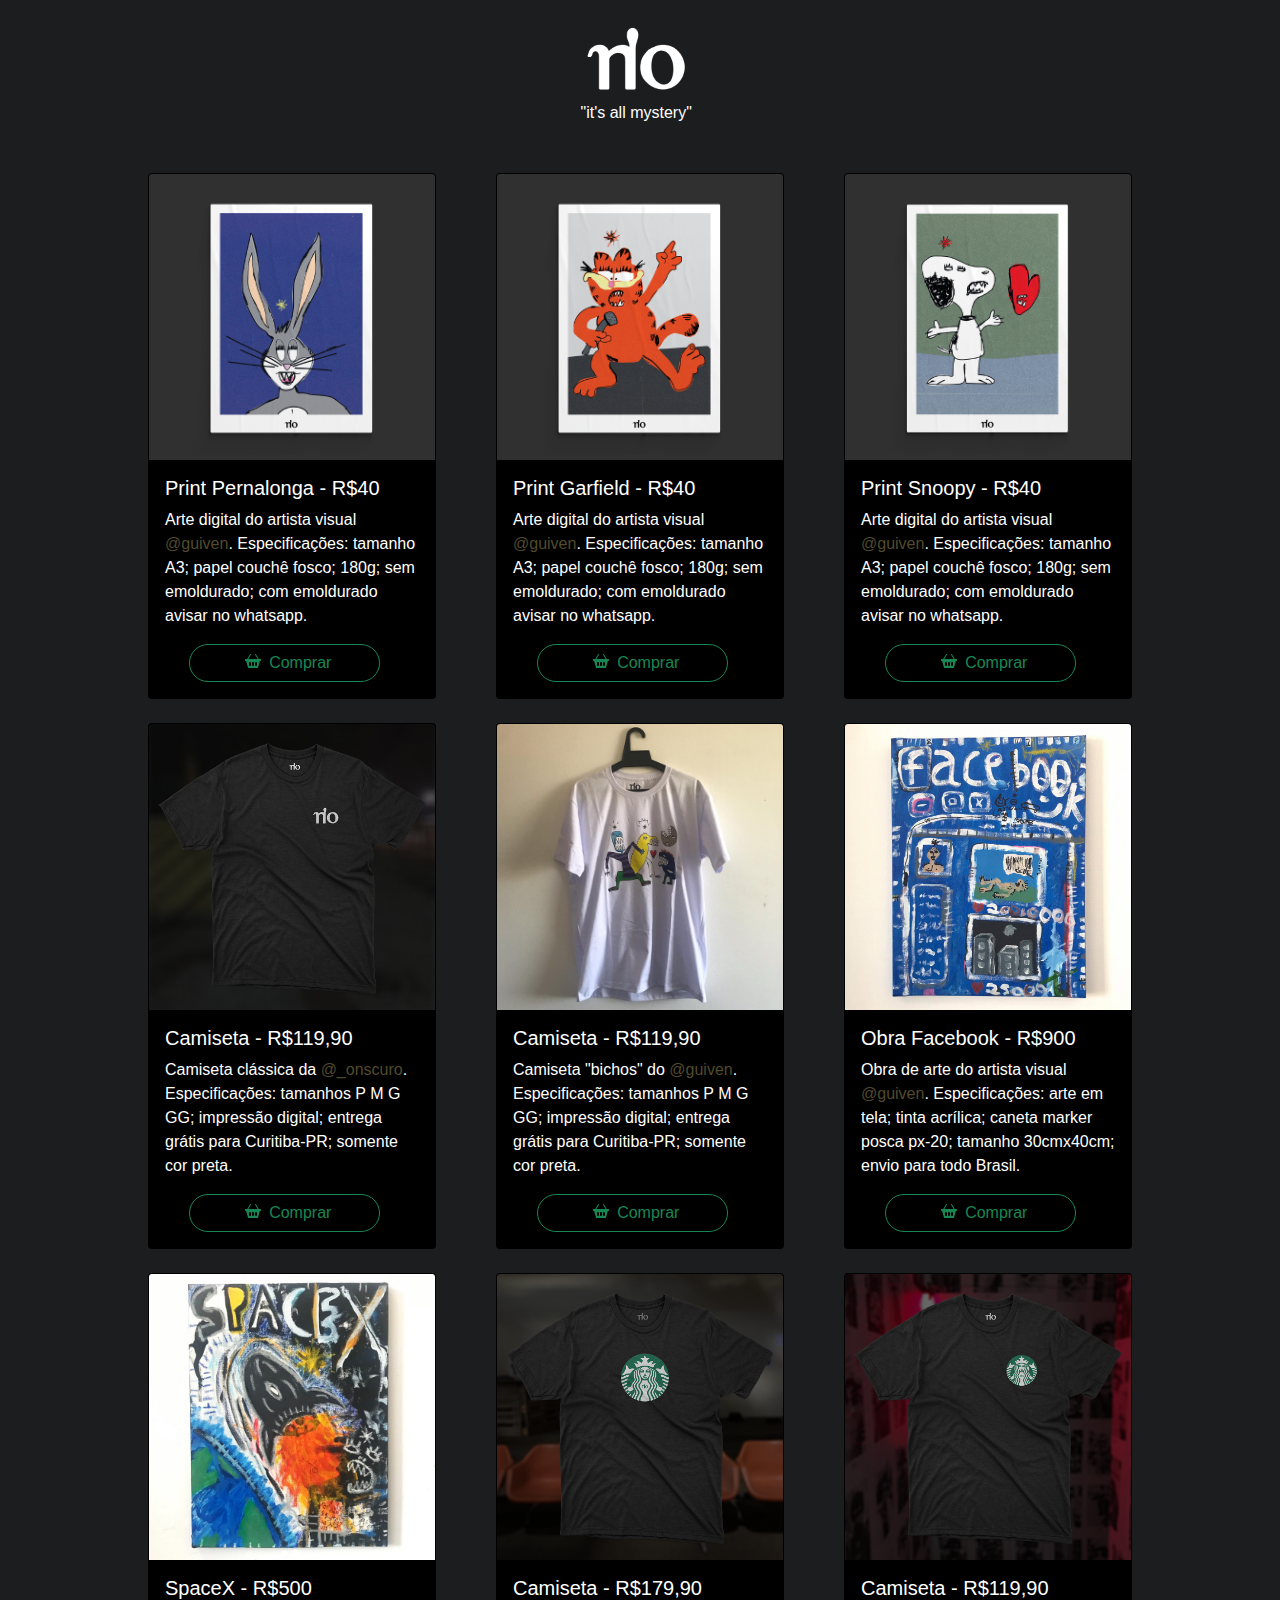
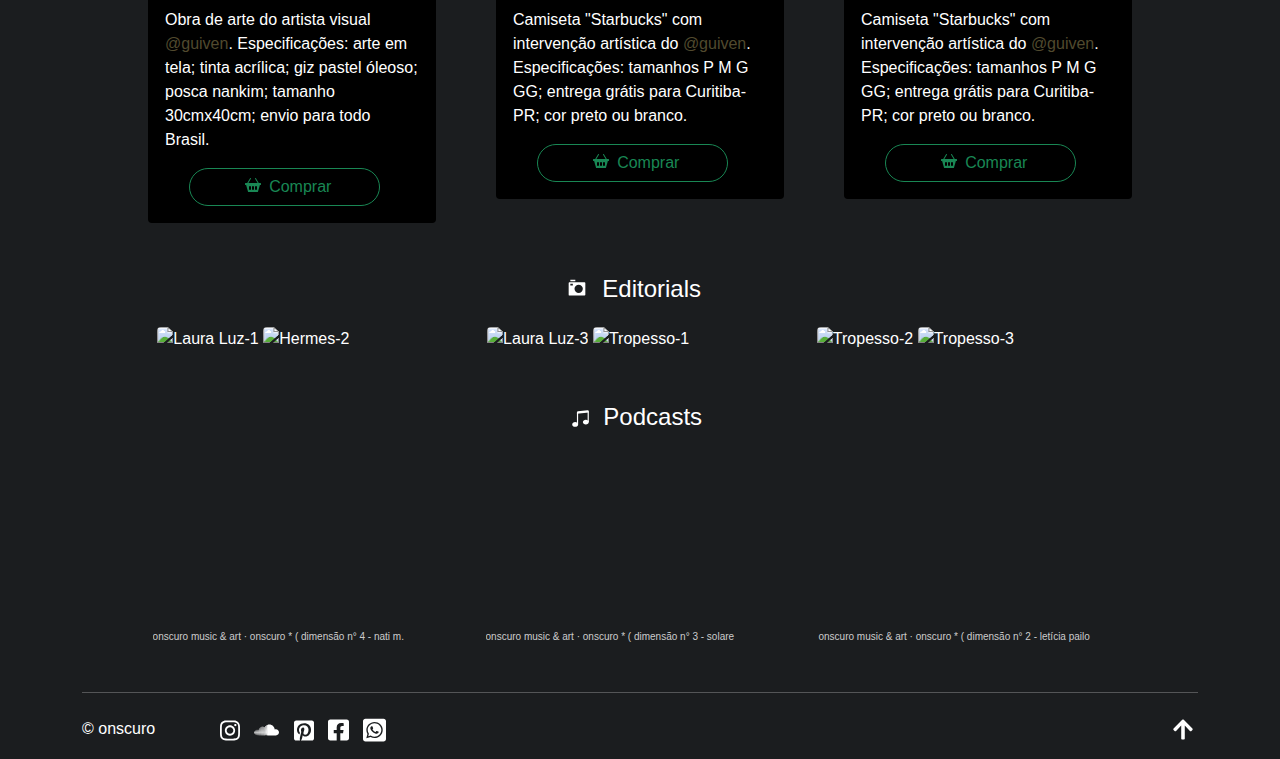
==== commit d3fdd8bd: "novo produto" ====
--- a/index.html
+++ b/index.html
@@ -288,12 +288,12 @@
               <div class="card mx-auto" style="width: 18rem;">
                 <a href="#" data-bs-toggle="modal" data-bs-target="#camisetabicho">
                   <div class="image">
-                    <img src="img/camiseta-onscuro2.png" class="card-img-top" alt="camiseta">
+                    <img src="img/camiseta-bichos.jpg" class="card-img-top" alt="camiseta">
                   </div>
                 </a>
                 <div class="card-body">
-                  <h5 class="card-title">Camiseta - R$179,90</h5>
-                  <p class="card-text">Camiseta "bicho" do <a target="_blank" data-bs-toggle="tooltip"
+                  <h5 class="card-title">Camiseta - R$119,90</h5>
+                  <p class="card-text">Camiseta "bichos" do <a target="_blank" data-bs-toggle="tooltip"
                     data-bs-placement="right" title="Instagram da marca" class="text-decoration-none links"
                     href="https://instagram.com/guiven/">@guiven</a>.  Especificações: tamanhos P M G GG; impressão
                   digital; entrega grátis para Curitiba-PR; somente cor preta. </p>
@@ -317,11 +317,11 @@
                     <button type="button" class="btn-close" data-bs-dismiss="modal" aria-label="Close"></button>
                   </div>
                   <div class="modal-body" style="color: black;">
-                    <img src="img/camiseta-onscuro2.png" class="card-img-top" alt="aquaman">
+                    <img src="img/camiseta-bichos.jpg" class="card-img-top" alt="aquaman">
                     <h5 class="mt-3">Sobre</h5>
-                    <p class="fs-5 mt-1">Camiseta modelo "bicho" exclusiva da onscuro. Artwork do artista visual Guiven. Faça a sua encomenda e receba dentro de 7 dias. Especificações: tamanhos P M G GG; impressão digital; entrega grátis para Curitiba-PR; somente cor preta. </p>
+                    <p class="fs-5 mt-1">Camiseta modelo "bichos" exclusiva da onscuro. Artwork do artista visual Guiven. Faça a sua encomenda e receba dentro de 7 dias. Especificações: tamanhos P M G GG; impressão digital; entrega grátis para Curitiba-PR; somente cor preta. </p>
                     <h5 class="mt-3">Preço</h5>
-                    <p class="fs-5 mt-1">R$179,90</p>
+                    <p class="fs-5 mt-1">R$119,90</p>
                     <hr>
                     <p class="fs-5">
                     <h6 style="display: inline;">Marca:</h6> Onscuro.
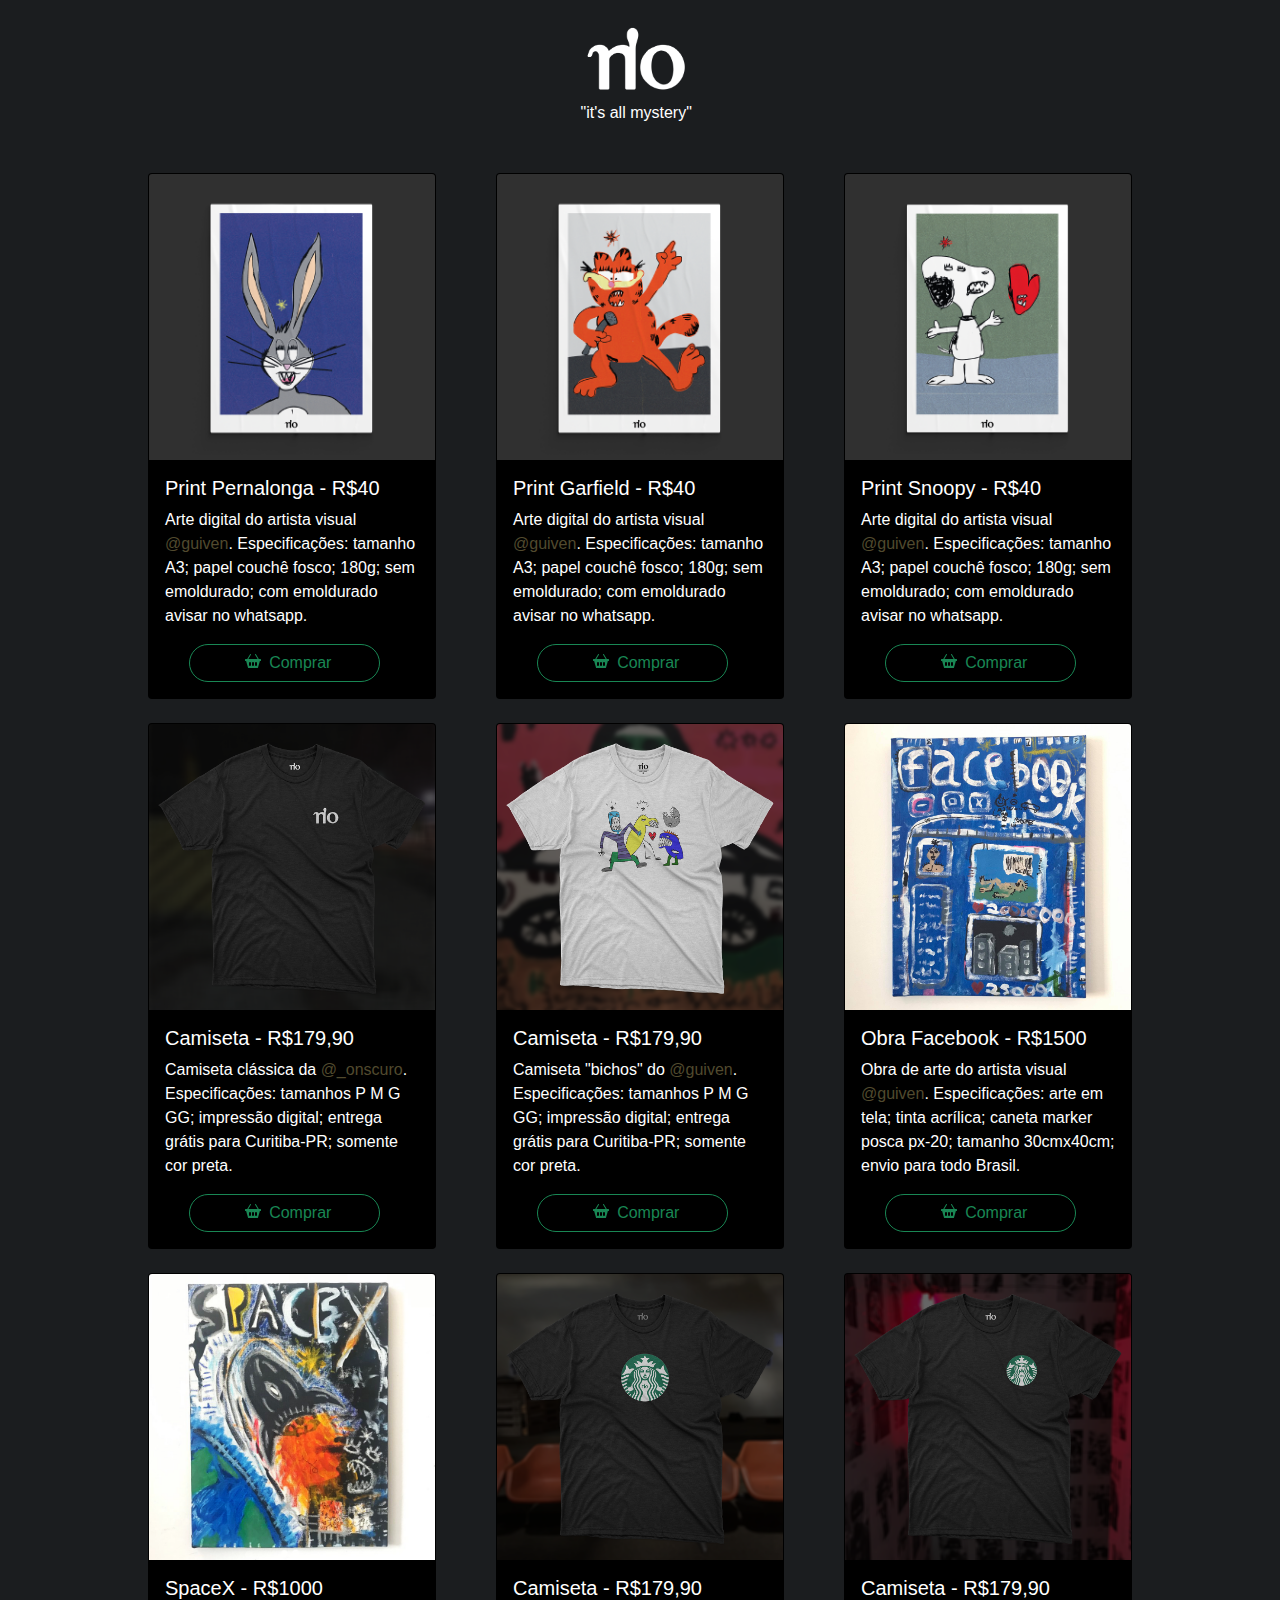
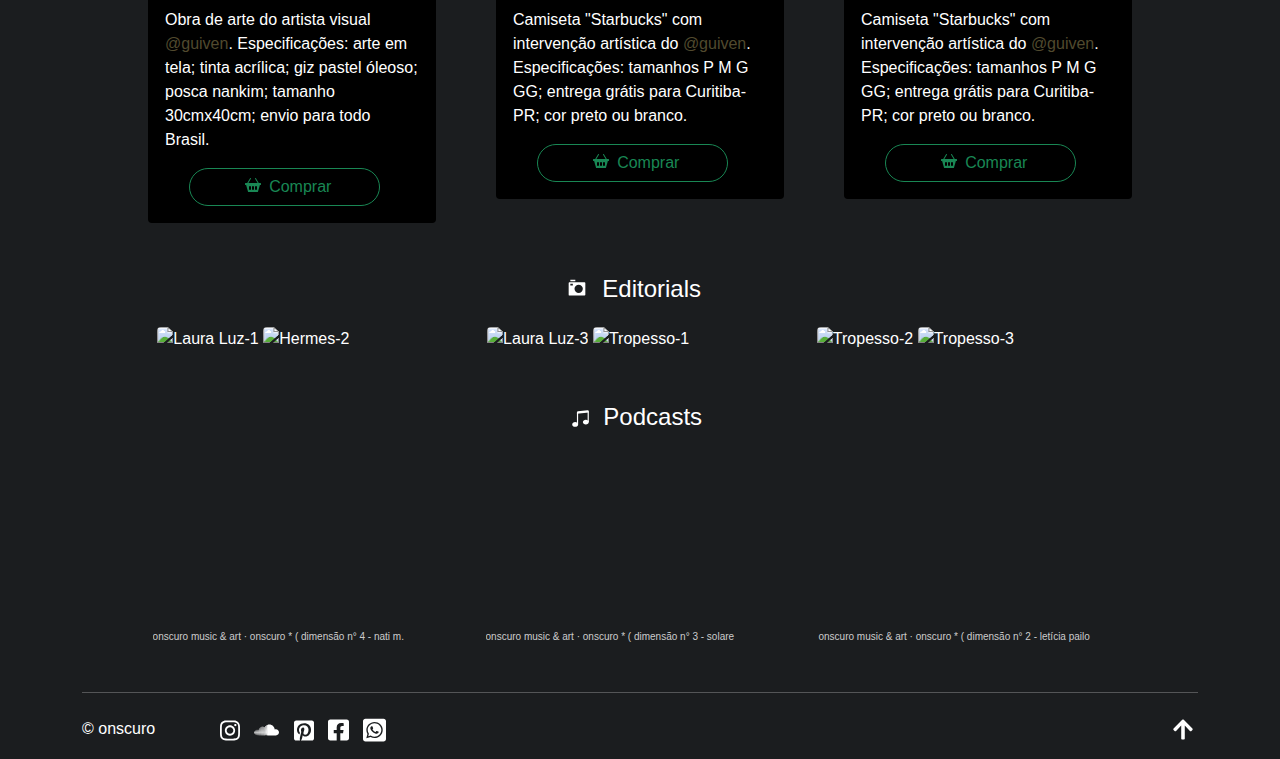
==== commit caebe03c: "atualizações de valores" ====
--- a/index.html
+++ b/index.html
@@ -237,7 +237,7 @@
                   </div>
                 </a>
                 <div class="card-body">
-                  <h5 class="card-title">Camiseta - R$119,90</h5>
+                  <h5 class="card-title">Camiseta - R$179,90</h5>
                   <p class="card-text">Camiseta clássica da <a target="_blank" data-bs-toggle="tooltip"
                       data-bs-placement="right" title="Instagram da marca" class="text-decoration-none links"
                       href="https://instagram.com/_onscuro/">@_onscuro</a>. Especificações: tamanhos P M G GG; impressão
@@ -257,7 +257,7 @@
               <div class="modal-dialog">
                 <div class="modal-content">
                   <div class="modal-header">
-                    <h5 class="modal-title" id="camiseta-titulo" style="color: black;">Camiseta - R$119,90</h5>
+                    <h5 class="modal-title" id="camiseta-titulo" style="color: black;">Camiseta - R$179,90</h5>
                     <button type="button" class="btn-close" data-bs-dismiss="modal" aria-label="Close"></button>
                   </div>
                   <div class="modal-body " style="color: black;">
@@ -267,7 +267,7 @@
                       dentro de 7 dias. Especificações: tamanhos P M G GG; impressão digital; entrega grátis para
                       Curitiba-PR; somente cor preta. </p>
                     <h5 class="mt-3">Preço</h5>
-                    <p class="fs-5 mt-1">R$119,90</p>
+                    <p class="fs-5 mt-1">R$179,90</p>
                     <hr>
                     <p class="fs-5">
                     <h6 style="display: inline;">Marca:</h6> Onscuro.
@@ -288,11 +288,11 @@
               <div class="card mx-auto" style="width: 18rem;">
                 <a href="#" data-bs-toggle="modal" data-bs-target="#camisetabicho">
                   <div class="image">
-                    <img src="img/camiseta-bichos.jpg" class="card-img-top" alt="camiseta">
+                    <img src="img/camiseta-bichos.png" class="card-img-top" alt="camiseta">
                   </div>
                 </a>
                 <div class="card-body">
-                  <h5 class="card-title">Camiseta - R$119,90</h5>
+                  <h5 class="card-title">Camiseta - R$179,90</h5>
                   <p class="card-text">Camiseta "bichos" do <a target="_blank" data-bs-toggle="tooltip"
                     data-bs-placement="right" title="Instagram da marca" class="text-decoration-none links"
                     href="https://instagram.com/guiven/">@guiven</a>.  Especificações: tamanhos P M G GG; impressão
@@ -317,11 +317,11 @@
                     <button type="button" class="btn-close" data-bs-dismiss="modal" aria-label="Close"></button>
                   </div>
                   <div class="modal-body" style="color: black;">
-                    <img src="img/camiseta-bichos.jpg" class="card-img-top" alt="aquaman">
+                    <img src="img/camiseta-bichos.png" class="card-img-top" alt="aquaman">
                     <h5 class="mt-3">Sobre</h5>
                     <p class="fs-5 mt-1">Camiseta modelo "bichos" exclusiva da onscuro. Artwork do artista visual Guiven. Faça a sua encomenda e receba dentro de 7 dias. Especificações: tamanhos P M G GG; impressão digital; entrega grátis para Curitiba-PR; somente cor preta. </p>
                     <h5 class="mt-3">Preço</h5>
-                    <p class="fs-5 mt-1">R$119,90</p>
+                    <p class="fs-5 mt-1">R$179,90</p>
                     <hr>
                     <p class="fs-5">
                     <h6 style="display: inline;">Marca:</h6> Onscuro.
@@ -347,7 +347,7 @@
                   </div>
                 </a>
                 <div class="card-body">
-                  <h5 class="card-title">Obra Facebook - R$900</h5>
+                  <h5 class="card-title">Obra Facebook - R$1500</h5>
                   <p class="card-text">Obra de arte do artista visual <a target="_blank" data-bs-toggle="tooltip"
                       data-bs-placement="right" title="Instagram do artista" class="text-decoration-none links"
                       href="https://instagram.com/guiven/">@guiven</a>. Especificações: arte em tela; tinta acrílica; caneta marker posca px-20; tamanho 30cmx40cm; envio para todo Brasil.</p>
@@ -366,7 +366,7 @@
               <div class="modal-dialog">
                 <div class="modal-content">
                   <div class="modal-header">
-                    <h5 class="modal-title" id="camiseta-titulo" style="color: black;">Camiseta - R$179,90</h5>
+                    <h5 class="modal-title" id="camiseta-titulo" style="color: black;">Facebook - R$1500</h5>
                     <button type="button" class="btn-close" data-bs-dismiss="modal" aria-label="Close"></button>
                   </div>
                   <div class="modal-body" style="color: black;">
@@ -374,7 +374,7 @@
                     <h5 class="mt-3">Sobre</h5>
                     <p class="fs-5 mt-1">Nesta obra de arte do artista visual Guiven, retrata-se a saturação da mídia social e questionamento sobre a vida dentro dela. Sabe-se que as pessoas são produtos no facebook, assim se distanciamos um pouco da realidade. Não curtimos, não lemos, não sabemos mais das verdadeiras notícias...</p>
                     <h5 class="mt-3">Preço</h5>
-                    <p class="fs-5 mt-1">R$900</p>
+                    <p class="fs-5 mt-1">R$1500</p>
                     <hr>
                     <p class="fs-5">
                     <h6 style="display: inline;">Artista:</h6> Guiven.
@@ -402,7 +402,7 @@
                 </div>
               </a>
               <div class="card-body">
-                <h5 class="card-title">SpaceX - R$500</h5>
+                <h5 class="card-title">SpaceX - R$1000</h5>
                 <p class="card-text">Obra de arte do artista visual <a target="_blank" data-bs-toggle="tooltip"
                     data-bs-placement="right" title="Instagram da marca" class="text-decoration-none links"
                     href="https://instagram.com/guiven/">@guiven</a>. Especificações: arte em tela; tinta acrílica; giz pastel óleoso; posca nankim; tamanho 30cmx40cm; envio para todo Brasil. </p>
@@ -421,7 +421,7 @@
             <div class="modal-dialog">
               <div class="modal-content">
                 <div class="modal-header">
-                  <h5 class="modal-title" id="camiseta-titulo" style="color: black;">SpaceX - R$500</h5>
+                  <h5 class="modal-title" id="camiseta-titulo" style="color: black;">SpaceX - R$1000</h5>
                   <button type="button" class="btn-close" data-bs-dismiss="modal" aria-label="Close"></button>
                 </div>
                 <div class="modal-body " style="color: black;">
@@ -429,7 +429,7 @@
                   <h5 class="mt-3">Sobre</h5>
                   <p class="fs-5 mt-1">Space X é uma fabricante estadunidense de sistemas aeroespaciais, transporte espacial... que tem como fundador e CEO o bilionário Elon Musk. Nesta obra o artista visual coloca uma olhar crítico e reflexivo, questionando a real necessidade de alguns projetos da fabricante de foguete.</p>
                   <h5 class="mt-3">Preço</h5>
-                  <p class="fs-5 mt-1">R$500</p>
+                  <p class="fs-5 mt-1">R$1000</p>
                   <hr>
                   <p class="fs-5">
                   <h6 style="display: inline;">Artista:</h6> Guiven.
@@ -508,7 +508,7 @@
                 </div>
               </a>
               <div class="card-body">
-                <h5 class="card-title">Camiseta - R$119,90</h5>
+                <h5 class="card-title">Camiseta - R$179,90</h5>
                 <p class="card-text">Camiseta "Starbucks" com intervenção artística do <a target="_blank" data-bs-toggle="tooltip"
                   data-bs-placement="right" title="Instagram da marca" class="text-decoration-none links"
                   href="https://instagram.com/guiven/">@guiven</a>.  Especificações: tamanhos P M G GG; entrega grátis para Curitiba-PR; cor preto ou branco.</p>
@@ -527,7 +527,7 @@
           <div class="modal-dialog">
             <div class="modal-content">
               <div class="modal-header">
-                <h5 class="modal-title" id="camiseta-titulo" style="color: black;">Camiseta - R$119,90</h5>
+                <h5 class="modal-title" id="camiseta-titulo" style="color: black;">Camiseta - R$179,90</h5>
                 <button type="button" class="btn-close" data-bs-dismiss="modal" aria-label="Close"></button>
               </div>
               <div class="modal-body" style="color: black;">
@@ -535,7 +535,7 @@
                 <h5 class="mt-3">Sobre</h5>
                 <p class="fs-5 mt-1">Coleção Starbucks com intervenção artística do Guiven: nesta intervenção altera a expressão da "sereia de duas caldas" para uma expressão mais maliciosa, representando o mercado atual das grandes empresas mundiais que apelam nas propagandas e imagem dos seus produtos para induzir o consumidor a comprar cada vez mais.</p>
                 <h5 class="mt-3">Preço</h5>
-                <p class="fs-5 mt-1">R$119,90</p>
+                <p class="fs-5 mt-1">R$179,90</p>
                 <hr>
                 <p class="fs-5">
                 <h6 style="display: inline;">Artista:</h6> Guiven.
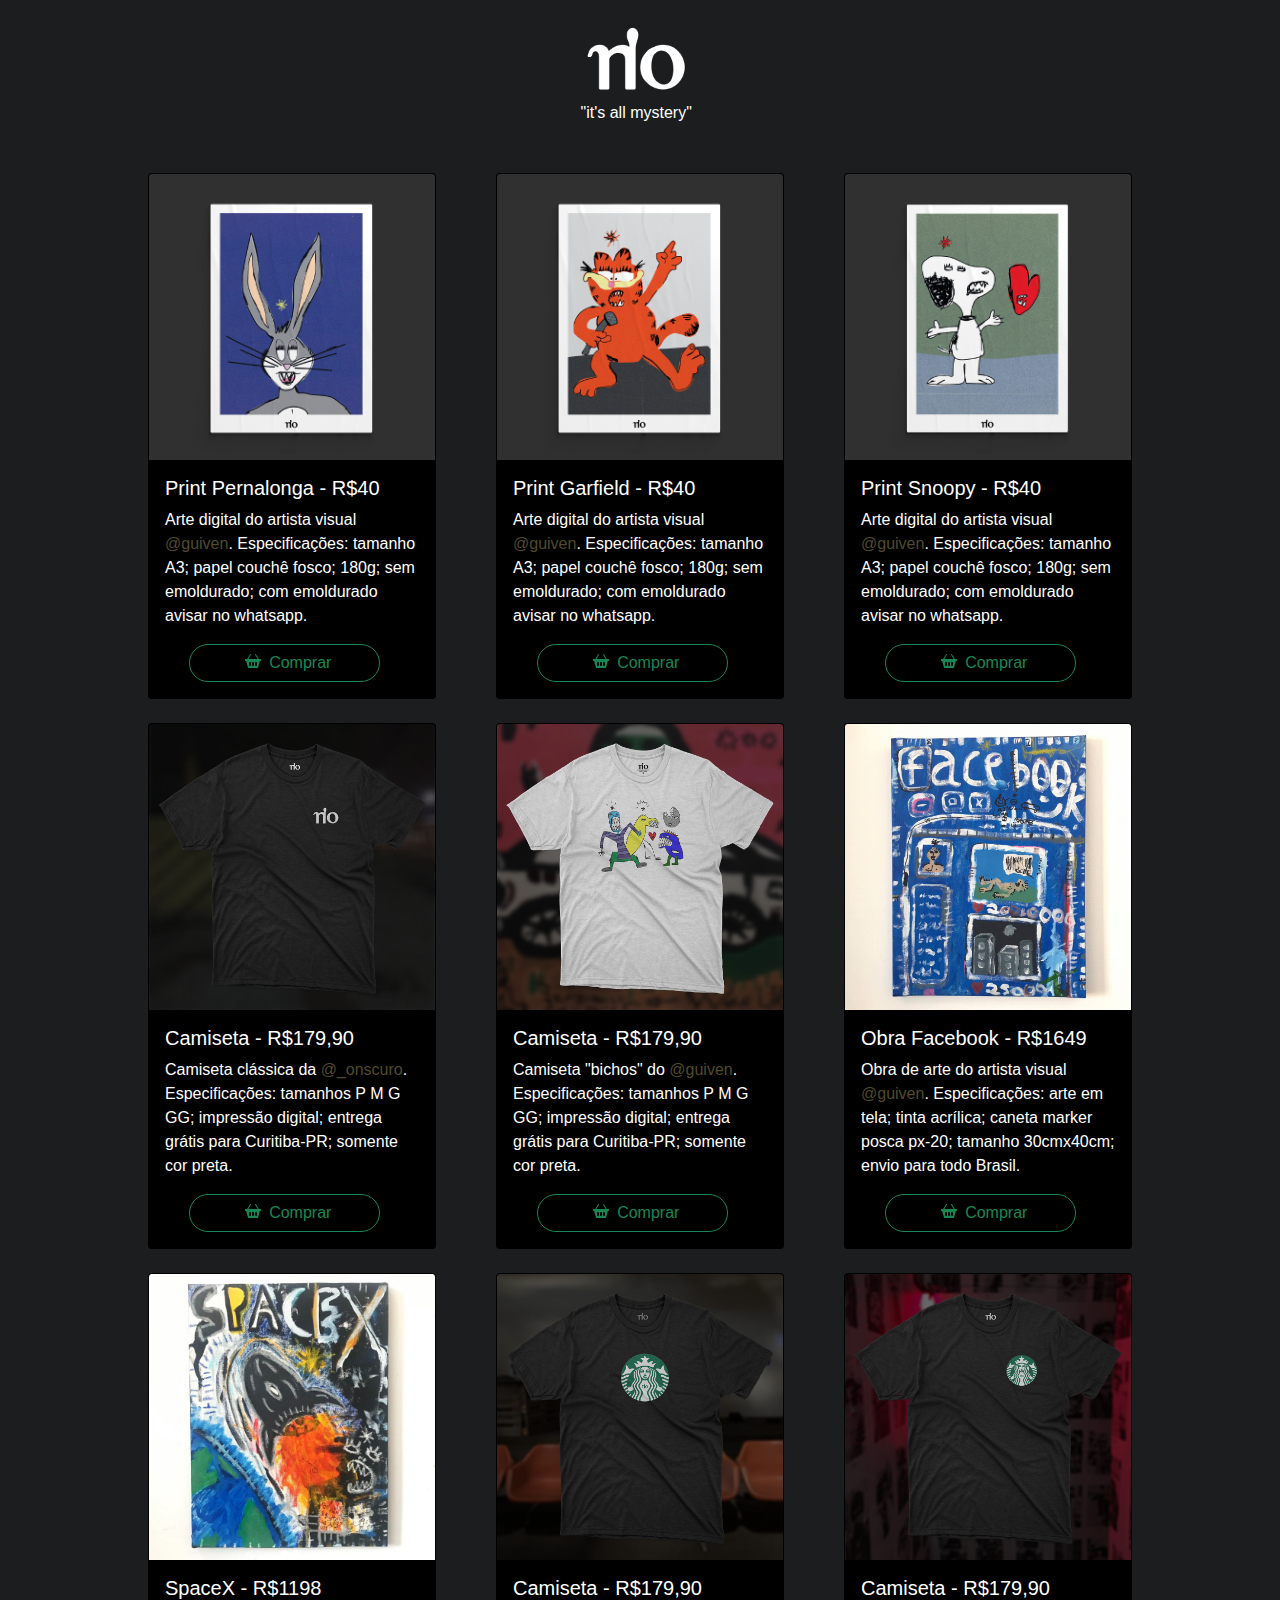
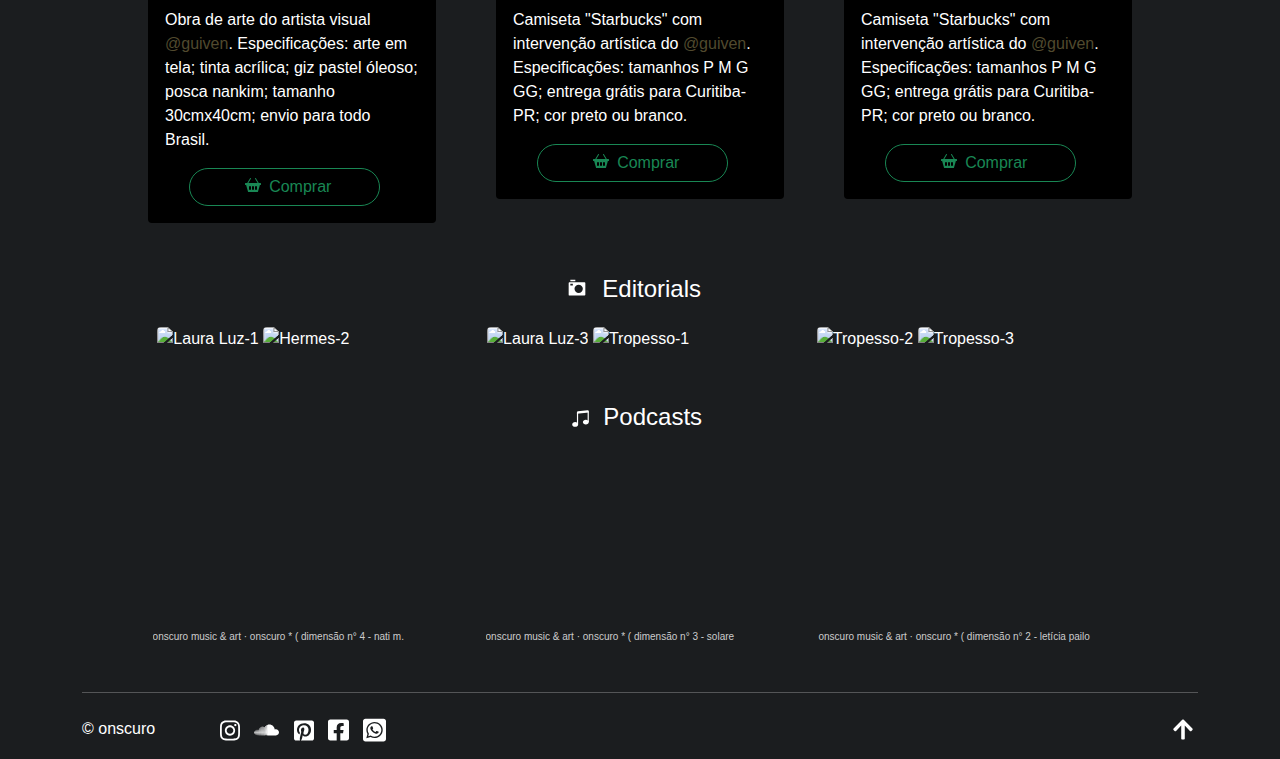
==== commit 8cd679e5: "novos precos" ====
--- a/index.html
+++ b/index.html
@@ -347,7 +347,7 @@
                   </div>
                 </a>
                 <div class="card-body">
-                  <h5 class="card-title">Obra Facebook - R$1500</h5>
+                  <h5 class="card-title">Obra Facebook - R$1649</h5>
                   <p class="card-text">Obra de arte do artista visual <a target="_blank" data-bs-toggle="tooltip"
                       data-bs-placement="right" title="Instagram do artista" class="text-decoration-none links"
                       href="https://instagram.com/guiven/">@guiven</a>. Especificações: arte em tela; tinta acrílica; caneta marker posca px-20; tamanho 30cmx40cm; envio para todo Brasil.</p>
@@ -366,7 +366,7 @@
               <div class="modal-dialog">
                 <div class="modal-content">
                   <div class="modal-header">
-                    <h5 class="modal-title" id="camiseta-titulo" style="color: black;">Facebook - R$1500</h5>
+                    <h5 class="modal-title" id="camiseta-titulo" style="color: black;">Facebook - R$1649</h5>
                     <button type="button" class="btn-close" data-bs-dismiss="modal" aria-label="Close"></button>
                   </div>
                   <div class="modal-body" style="color: black;">
@@ -374,7 +374,7 @@
                     <h5 class="mt-3">Sobre</h5>
                     <p class="fs-5 mt-1">Nesta obra de arte do artista visual Guiven, retrata-se a saturação da mídia social e questionamento sobre a vida dentro dela. Sabe-se que as pessoas são produtos no facebook, assim se distanciamos um pouco da realidade. Não curtimos, não lemos, não sabemos mais das verdadeiras notícias...</p>
                     <h5 class="mt-3">Preço</h5>
-                    <p class="fs-5 mt-1">R$1500</p>
+                    <p class="fs-5 mt-1">R$1649</p>
                     <hr>
                     <p class="fs-5">
                     <h6 style="display: inline;">Artista:</h6> Guiven.
@@ -402,7 +402,7 @@
                 </div>
               </a>
               <div class="card-body">
-                <h5 class="card-title">SpaceX - R$1000</h5>
+                <h5 class="card-title">SpaceX - R$1198</h5>
                 <p class="card-text">Obra de arte do artista visual <a target="_blank" data-bs-toggle="tooltip"
                     data-bs-placement="right" title="Instagram da marca" class="text-decoration-none links"
                     href="https://instagram.com/guiven/">@guiven</a>. Especificações: arte em tela; tinta acrílica; giz pastel óleoso; posca nankim; tamanho 30cmx40cm; envio para todo Brasil. </p>
@@ -421,7 +421,7 @@
             <div class="modal-dialog">
               <div class="modal-content">
                 <div class="modal-header">
-                  <h5 class="modal-title" id="camiseta-titulo" style="color: black;">SpaceX - R$1000</h5>
+                  <h5 class="modal-title" id="camiseta-titulo" style="color: black;">SpaceX - R$1198</h5>
                   <button type="button" class="btn-close" data-bs-dismiss="modal" aria-label="Close"></button>
                 </div>
                 <div class="modal-body " style="color: black;">
@@ -429,7 +429,7 @@
                   <h5 class="mt-3">Sobre</h5>
                   <p class="fs-5 mt-1">Space X é uma fabricante estadunidense de sistemas aeroespaciais, transporte espacial... que tem como fundador e CEO o bilionário Elon Musk. Nesta obra o artista visual coloca uma olhar crítico e reflexivo, questionando a real necessidade de alguns projetos da fabricante de foguete.</p>
                   <h5 class="mt-3">Preço</h5>
-                  <p class="fs-5 mt-1">R$1000</p>
+                  <p class="fs-5 mt-1">R$1198</p>
                   <hr>
                   <p class="fs-5">
                   <h6 style="display: inline;">Artista:</h6> Guiven.
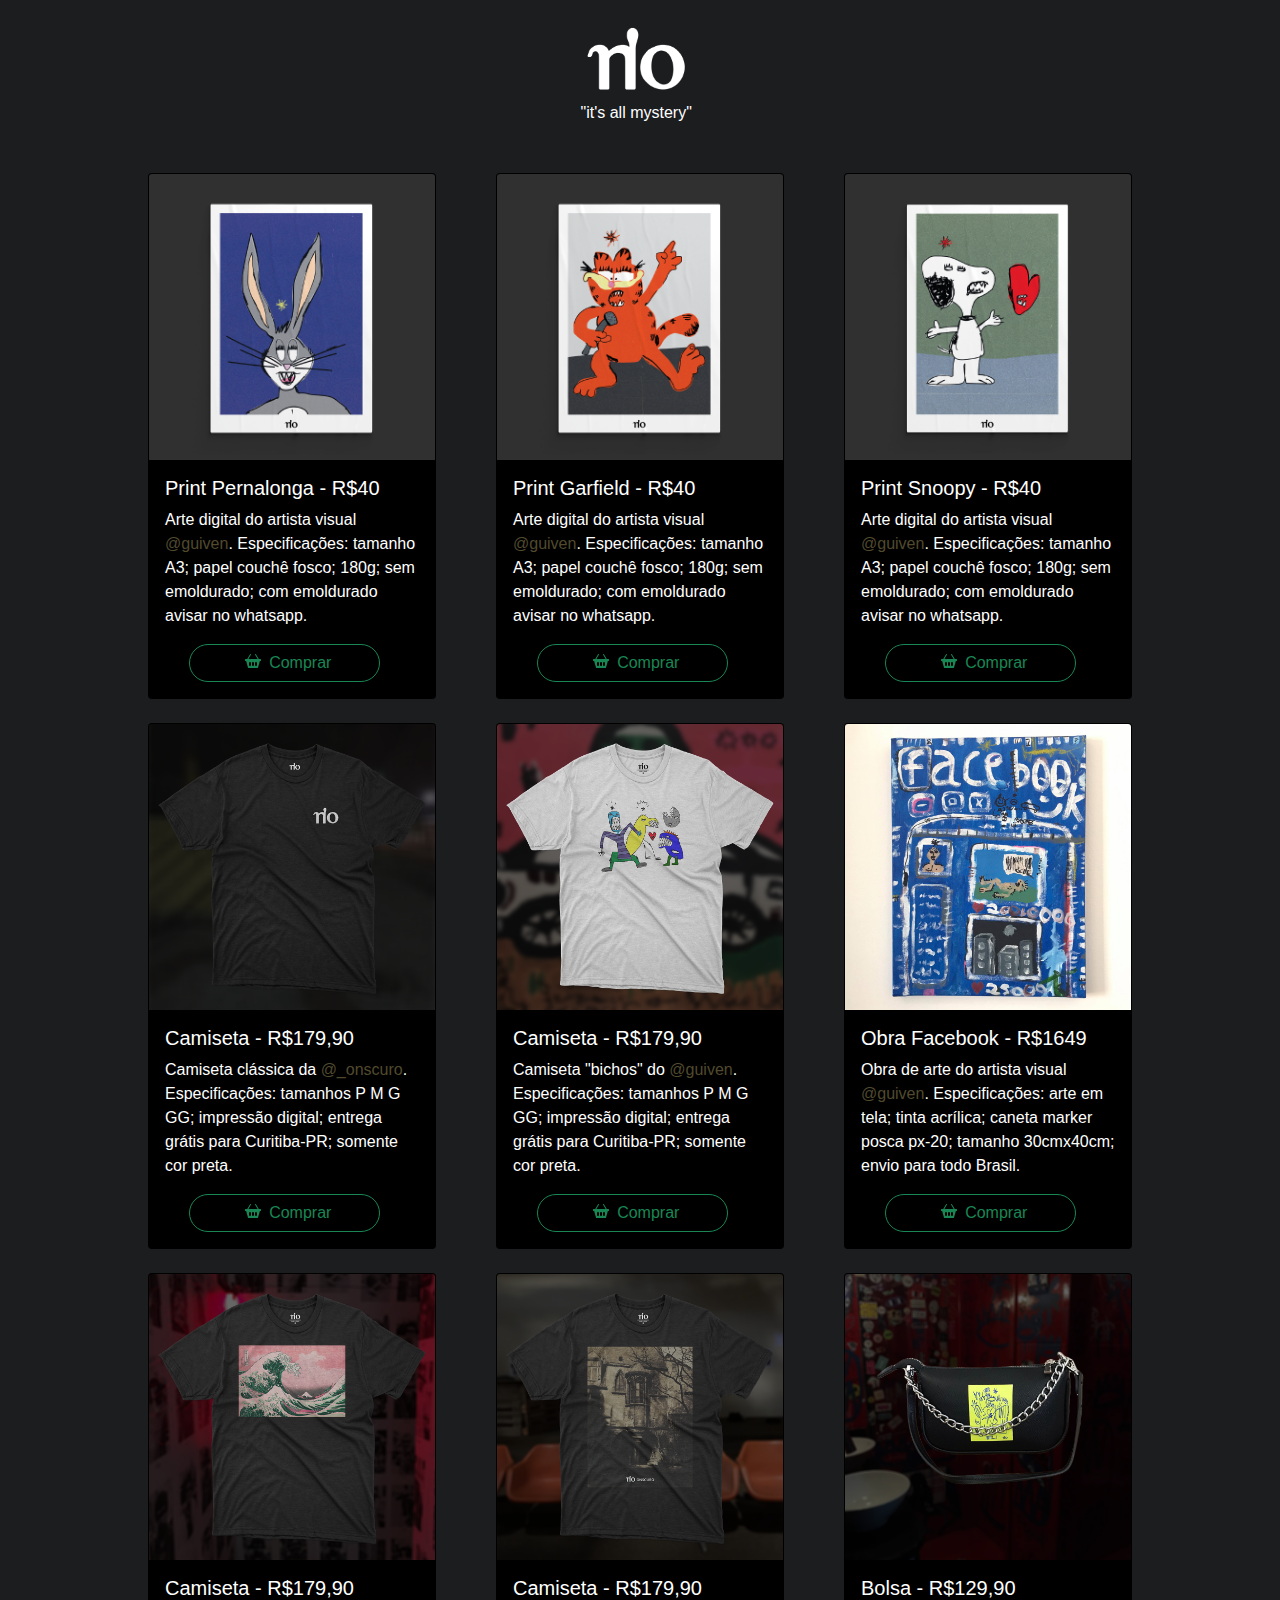
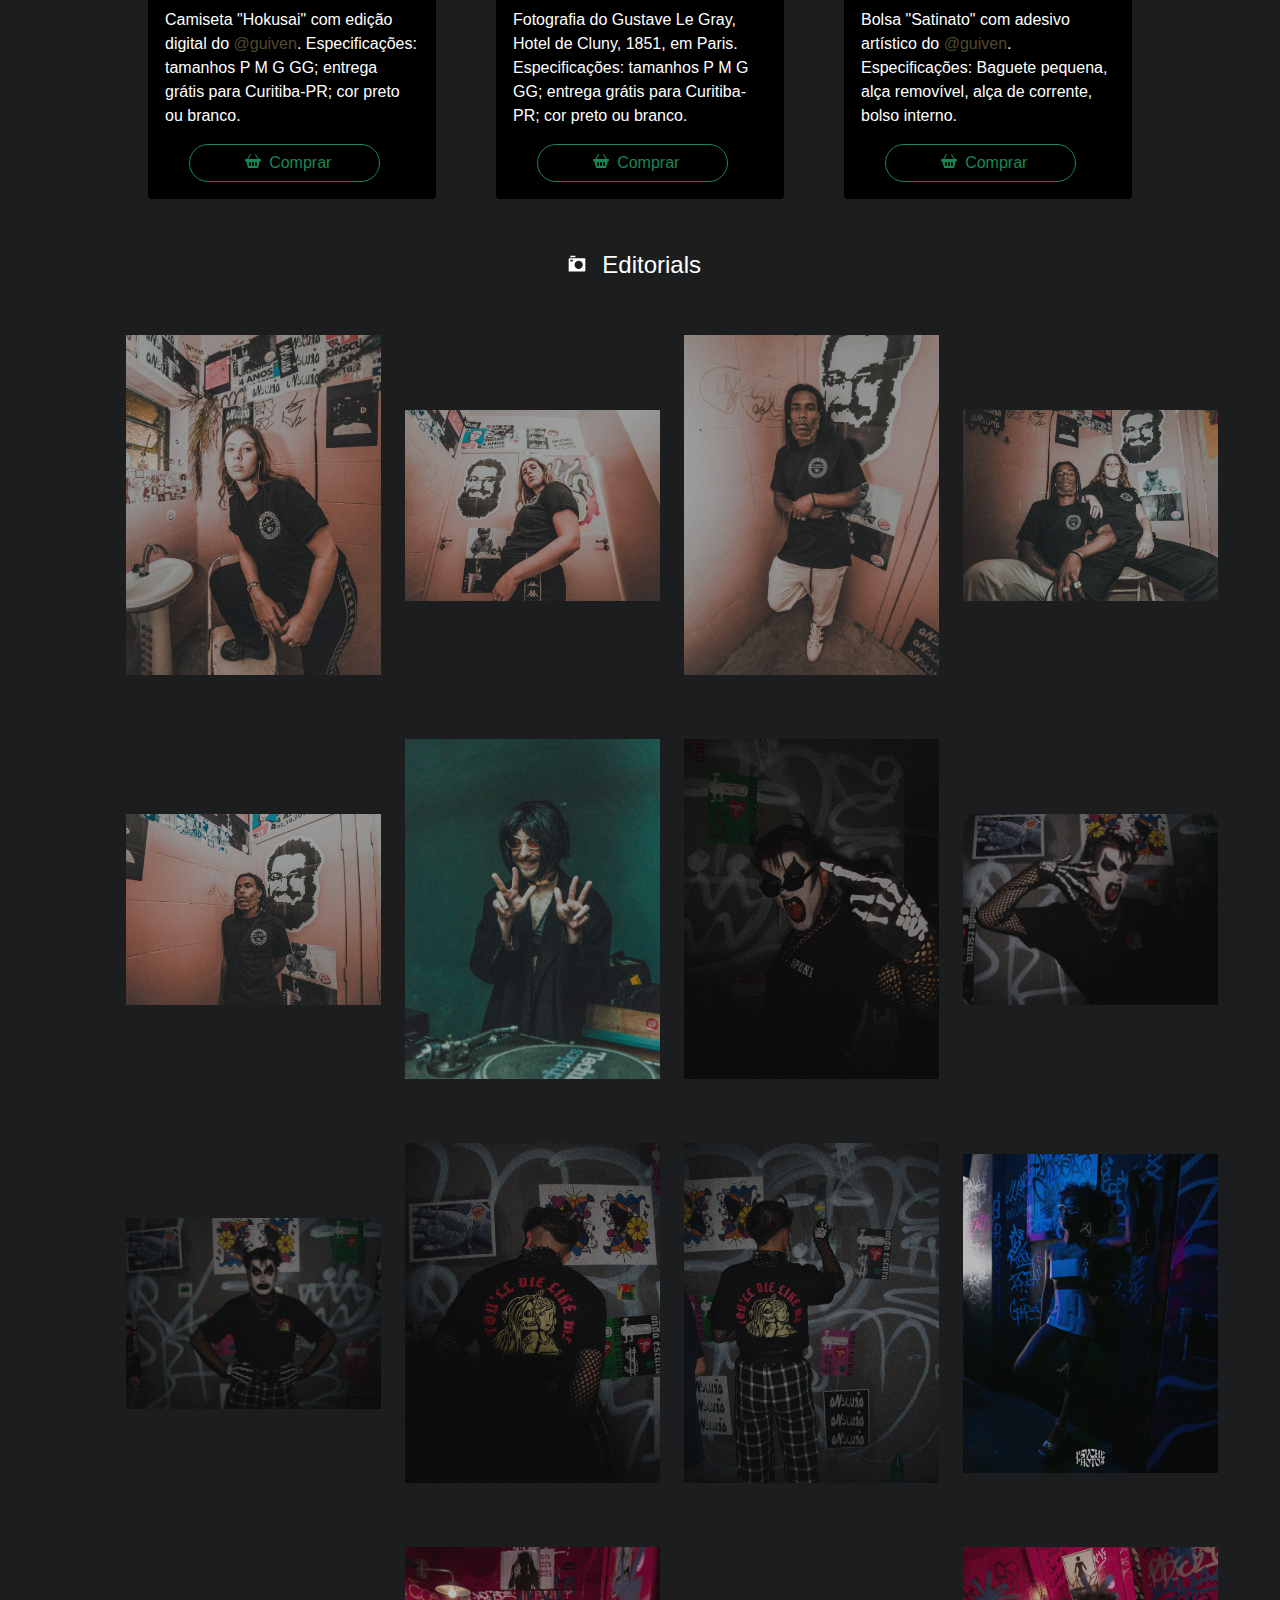
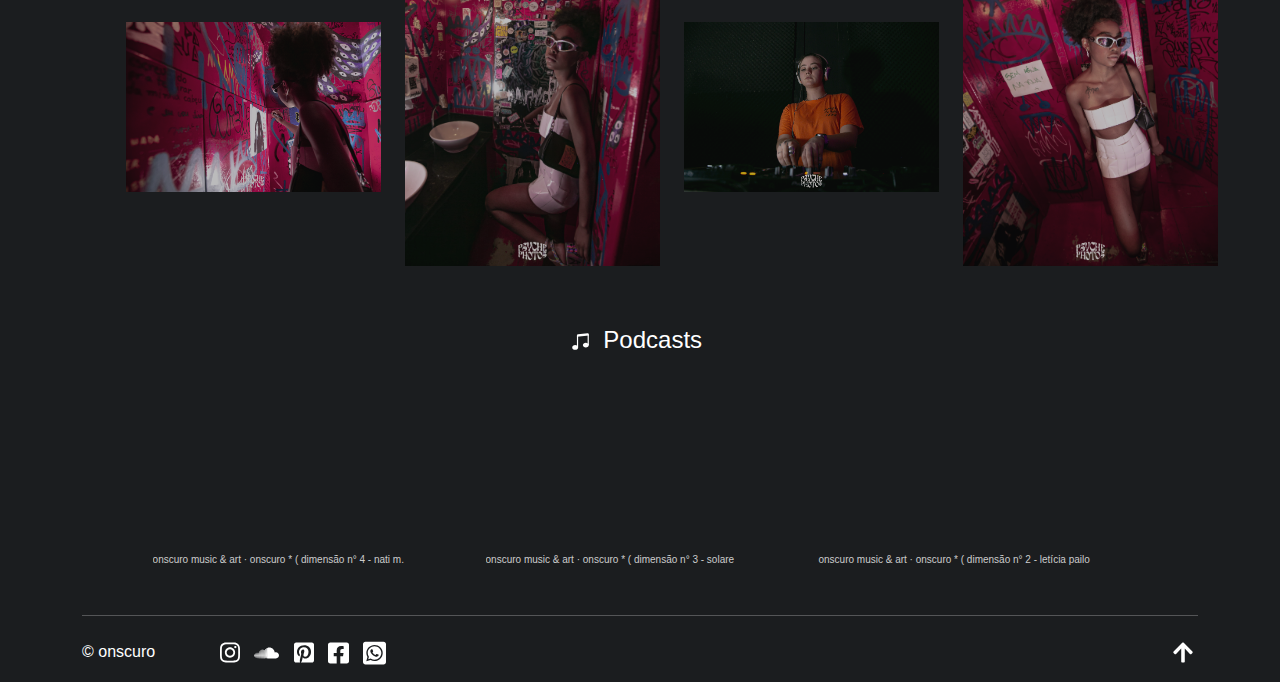
==== commit 68342050: "nova atualização" ====
--- a/index.html
+++ b/index.html
@@ -7,10 +7,17 @@
   <meta name="viewport" content="width=device-width, initial-scale=1.0">
 
   <!--Bootstrap/CSS-->
+  <link rel='stylesheet' href='https://cdnjs.cloudflare.com/ajax/libs/twitter-bootstrap/4.5.0/css/bootstrap.min.css'><link rel="stylesheet" href="./style.css">
   <link rel="stylesheet" href="bootstrap/css/bootstrap.css">
   <link rel="stylesheet" href="css/media.css" />
   <link rel="stylesheet" href="css/main.css">
-
+  <script type="text/javascript">
+    (function(c,l,a,r,i,t,y){
+        c[a]=c[a]||function(){(c[a].q=c[a].q||[]).push(arguments)};
+        t=l.createElement(r);t.async=1;t.src="https://www.clarity.ms/tag/"+i;
+        y=l.getElementsByTagName(r)[0];y.parentNode.insertBefore(t,y);
+    })(window, document, "clarity", "script", "c2j2ye9cfs");
+</script>
   <!--Bootstrap popper-->
   <script src="https://cdn.jsdelivr.net/npm/@popperjs/core@2.9.2/dist/umd/popper.min.js"
     integrity="sha384-IQsoLXl5PILFhosVNubq5LC7Qb9DXgDA9i+tQ8Zj3iwWAwPtgFTxbJ8NT4GN1R8p"
@@ -22,6 +29,8 @@
   <link rel="sortcut icon" href="img/200x200.png" type="image/gif" />
 
   <title>onscuro</title>
+
+  <meta name="google-site-verification" content="Cf4WxmDzHhbGm_InDzJAvMl7zErHmDBbe_MFM9gJHzA" />
 
 </head>
 
@@ -44,7 +53,7 @@
 
       <!--v0.4-->
 
-      <main class="">
+     
         <section class="container smalign2">
           <div class="row row-cols-1 row-cols-md-2 row-cols-lg-3 g-4 mt-4 mb-5 mx-4 smalign2"
             style="box-sizing: content-box;">
@@ -398,14 +407,14 @@
             <div class="card mx-auto" style="width: 18rem;">
               <a href="#" data-bs-toggle="modal" data-bs-target="#spacex-modal">
                 <div class="image">
-                  <img src="img/spacex.png" class="card-img-top" alt="camiseta">
+                  <img src="img/hokusai.png" class="card-img-top" alt="camiseta">
                 </div>
               </a>
               <div class="card-body">
-                <h5 class="card-title">SpaceX - R$1198</h5>
-                <p class="card-text">Obra de arte do artista visual <a target="_blank" data-bs-toggle="tooltip"
-                    data-bs-placement="right" title="Instagram da marca" class="text-decoration-none links"
-                    href="https://instagram.com/guiven/">@guiven</a>. Especificações: arte em tela; tinta acrílica; giz pastel óleoso; posca nankim; tamanho 30cmx40cm; envio para todo Brasil. </p>
+                <h5 class="card-title">Camiseta - R$179,90</h5>
+                <p class="card-text">Camiseta "Hokusai" com edição digital do <a target="_blank" data-bs-toggle="tooltip"
+                  data-bs-placement="right" title="Instagram da marca" class="text-decoration-none links"
+                  href="https://instagram.com/guiven/">@guiven</a>.  Especificações: tamanhos P M G GG; entrega grátis para Curitiba-PR; cor preto ou branco. </p>
                 <a href="https://api.whatsapp.com/send?phone=5541999811309&text=Ol%C3%A1!%20Quero%20comprar%20a%20spaceX." target="_blank"
                   class="btn btn-outline-success ps-4
                   px-4 ms-4 mx-4 rounded-pill w-75"><svg xmlns="http://www.w3.org/2000/svg" width="16" height="16" fill="currentColor" class="bi bi-basket2-fill mx-2 mb-1" viewBox="0 0 16 16">
@@ -421,19 +430,19 @@
             <div class="modal-dialog">
               <div class="modal-content">
                 <div class="modal-header">
-                  <h5 class="modal-title" id="camiseta-titulo" style="color: black;">SpaceX - R$1198</h5>
+                  <h5 class="modal-title" id="camiseta-titulo" style="color: black;">Hokusai - R$179,90</h5>
                   <button type="button" class="btn-close" data-bs-dismiss="modal" aria-label="Close"></button>
                 </div>
                 <div class="modal-body " style="color: black;">
-                  <img src="img/spacex.png" class="card-img-top" alt="spacex">
+                  <img src="img/hokusai.png" class="card-img-top" alt="spacex">
                   <h5 class="mt-3">Sobre</h5>
-                  <p class="fs-5 mt-1">Space X é uma fabricante estadunidense de sistemas aeroespaciais, transporte espacial... que tem como fundador e CEO o bilionário Elon Musk. Nesta obra o artista visual coloca uma olhar crítico e reflexivo, questionando a real necessidade de alguns projetos da fabricante de foguete.</p>
+                  <p class="fs-5 mt-1">"A Onda" é uma famosa xilogravura japonesa do artista visual e poeta Hokusai que foi publicada em 1830/1831. É considerado a gravura mais popular do mundo.</p>
                   <h5 class="mt-3">Preço</h5>
-                  <p class="fs-5 mt-1">R$1198</p>
+                  <p class="fs-5 mt-1">R$179,90</p>
                   <hr>
                   <p class="fs-5">
-                  <h6 style="display: inline;">Artista:</h6> Guiven.
-                  <h6 style="display: inline;">Especificações:</h6>  arte em tela; tinta acrílica; giz pastel óleoso; posca nankim; tamanho 30cmx40cm; envio para todo Brasil. </p>
+                  <h6 style="display: inline;">Marca:</h6> Onscuro.
+                  <h6 style="display: inline;">Especificações:</h6>  tamanhos P M G GG; entrega grátis para Curitiba-PR; cor preto ou branco </p>
                 </div>
                 <div class="modal-footer mx-auto">
                   <button type="button" class="btn btn-secondary ps-4 px-4 rounded-pill"
@@ -450,14 +459,12 @@
             <div class="card mx-auto" style="width: 18rem;">
               <a href="#" data-bs-toggle="modal" data-bs-target="#starbucks1">
                 <div class="image">
-                  <img src="img/stb1.png" class="card-img-top" alt="camiseta">
+                  <img src="img/gothic.png" class="card-img-top" alt="camiseta">
                 </div>
               </a>
               <div class="card-body">
                 <h5 class="card-title">Camiseta - R$179,90</h5>
-                <p class="card-text">Camiseta "Starbucks" com intervenção artística do <a target="_blank" data-bs-toggle="tooltip"
-                  data-bs-placement="right" title="Instagram da marca" class="text-decoration-none links"
-                  href="https://instagram.com/guiven/">@guiven</a>.  Especificações: tamanhos P M G GG; entrega grátis para Curitiba-PR; cor preto ou branco. </p>
+                <p class="card-text"> Fotografia do Gustave Le Gray, Hotel de Cluny, 1851, em Paris. Especificações: tamanhos P M G GG; entrega grátis para Curitiba-PR; cor preto ou branco.</p>
                 <a href="https://api.whatsapp.com/send?phone=5541999811309&text=Ol%C3%A1!%20Quero%20comprar%20a%20Camiseta%20Starbucks1." target="_blank"
                   class="btn btn-outline-success ps-4
                   px-4 ms-4 mx-4 rounded-pill w-75"><svg xmlns="http://www.w3.org/2000/svg" width="16" height="16" fill="currentColor" class="bi bi-basket2-fill mx-2 mb-1" viewBox="0 0 16 16">
@@ -480,7 +487,7 @@
                 <div class="modal-body" style="color: black;">
                   <img src="img/stb1.png" class="card-img-top" alt="aquaman">
                   <h5 class="mt-3">Sobre</h5>
-                  <p class="fs-5 mt-1">Coleção Starbucks com intervenção artística do Guiven: nesta intervenção altera a expressão da "sereia de duas caldas" para uma expressão mais maliciosa, representando o mercado atual das grandes empresas mundiais que apelam nas propagandas e imagem dos seus produtos para induzir o consumidor a comprar cada vez mais.  </p>
+                  <p class="fs-5 mt-1">Camiseta com a fotografia gótica do Gustave Le Gray que foi revelada em 1851, em Paris. </p>
                   <h5 class="mt-3">Preço</h5>
                   <p class="fs-5 mt-1">R$179,90</p>
                   <hr>
@@ -504,14 +511,14 @@
 
               <a href="#" data-bs-toggle="modal" data-bs-target="#star2" class="text-decoration-none links">
                 <div class="image">
-                  <img src="img/stb3.png" class="card-img-top" alt="starbucks">
+                  <img src="img/bolsa.png" class="card-img-top" alt="starbucks">
                 </div>
               </a>
               <div class="card-body">
-                <h5 class="card-title">Camiseta - R$179,90</h5>
-                <p class="card-text">Camiseta "Starbucks" com intervenção artística do <a target="_blank" data-bs-toggle="tooltip"
+                <h5 class="card-title">Bolsa - R$129,90</h5>
+                <p class="card-text">Bolsa "Satinato" com adesivo artístico do <a target="_blank" data-bs-toggle="tooltip"
                   data-bs-placement="right" title="Instagram da marca" class="text-decoration-none links"
-                  href="https://instagram.com/guiven/">@guiven</a>.  Especificações: tamanhos P M G GG; entrega grátis para Curitiba-PR; cor preto ou branco.</p>
+                  href="https://instagram.com/guiven/">@guiven</a>.  Especificações: Baguete pequena, alça removível, alça de corrente, bolso interno.</p>
                 <a href="https://api.whatsapp.com/send?phone=5541999811309&text=Ol%C3%A1!%20Quero%20comprar%20a%20Camiseta%20Starbucks2." target="_blank"
                   class="btn btn-outline-success ps-4
                   px-4 ms-4 mx-4 rounded-pill w-75"><svg xmlns="http://www.w3.org/2000/svg" width="16" height="16" fill="currentColor" class="bi bi-basket2-fill mx-2 mb-1" viewBox="0 0 16 16">
@@ -527,19 +534,19 @@
           <div class="modal-dialog">
             <div class="modal-content">
               <div class="modal-header">
-                <h5 class="modal-title" id="camiseta-titulo" style="color: black;">Camiseta - R$179,90</h5>
+                <h5 class="modal-title" id="camiseta-titulo" style="color: black;">Bolsa - R$129,90</h5>
                 <button type="button" class="btn-close" data-bs-dismiss="modal" aria-label="Close"></button>
               </div>
               <div class="modal-body" style="color: black;">
-                <img src="img/stb1.png" class="card-img-top" alt="aquaman">
+                <img src="img/bolsa.png" class="card-img-top" alt="aquaman">
                 <h5 class="mt-3">Sobre</h5>
-                <p class="fs-5 mt-1">Coleção Starbucks com intervenção artística do Guiven: nesta intervenção altera a expressão da "sereia de duas caldas" para uma expressão mais maliciosa, representando o mercado atual das grandes empresas mundiais que apelam nas propagandas e imagem dos seus produtos para induzir o consumidor a comprar cada vez mais.</p>
+                <p class="fs-5 mt-1">Bolsa Satinato com adesivos da Onscuro da edição 7 anos colados na bolsa. Arte dos adesivos realizados pelo artista visual Guiven. </p>
                 <h5 class="mt-3">Preço</h5>
-                <p class="fs-5 mt-1">R$179,90</p>
+                <p class="fs-5 mt-1">R$129,90</p>
                 <hr>
                 <p class="fs-5">
-                <h6 style="display: inline;">Artista:</h6> Guiven.
-                <h6 style="display: inline;">Especificações:</h6>  tamanhos P M G GG; impressão digital; entrega grátis para Curitiba-PR; somente <strong> cor preta ou branca.</strong></p>
+                <h6 style="display: inline;">Marca:</h6> Satinato
+                <h6 style="display: inline;">Especificações:</h6>   Especificações: Baguete pequena, alça removível, alça de corrente, bolso interno.</strong></p>
               </div>
               <div class="modal-footer mx-auto">
                 <button type="button" class="btn btn-secondary ps-4 px-4 rounded-pill"
@@ -558,7 +565,164 @@
         </section>
 
 <!-- Gallery -->
-<article style="width: 86.5%;" class="mx-auto">
+
+<h4 style="color: white; width: 150px;"  class="mb-3 pb-2 pt-1 mx-auto">
+  <svg xmlns="http://www.w3.org/2000/svg" viewBox="0 0 24 24" width="24" height="24" class="pb-1"><path fill="none" d="M0 0h24v24H0z"/><path d="M2 6c0-.552.455-1 .992-1h18.016c.548 0 .992.445.992 1v14c0 .552-.455 1-.992 1H2.992A.994.994 0 0 1 2 20V6zm12 12a5 5 0 1 0 0-10 5 5 0 0 0 0 10zM4 7v2h3V7H4zm0-5h6v2H4V2z" fill="rgba(255,255,255,1)"/></svg> &nbsp;Editorials</h4>
+  
+<div class="container">
+  <div class="row d-flex flex-wrap align-items-center" data-toggle="modal" data-target="#lightbox">
+    <div class="col-12 col-md-6 col-lg-3">
+      
+  <img src="img/laura1.jpg" data-target="#indicators" data-slide-to="0" alt="" /> 
+    </div>
+    <div class="col-12 col-md-6 col-lg-3">
+         <img src="img/laura2.jpg" data-target="#indicators" data-slide-to="1" alt="" />
+    </div>
+    <div class="col-12 col-md-6 col-lg-3">
+       <img src="img/hermes1.jpg" data-target="#indicators" data-slide-to="2"  alt="" />
+    </div>
+    <div class="col-12 col-md-6 col-lg-3">
+         <img src="img/hermeslaura.jpg" data-target="#indicators" data-slide-to="3" alt="" />
+    </div>
+    <div class="col-12 col-md-6 col-lg-3">
+         <img src="img/hermes2.jpg" data-target="#indicators" data-slide-to="4"  alt="" />
+    </div>
+    <div class="col-12 col-md-6 col-lg-3">
+         <img src="img/niti1.jpg" data-target="#indicators" data-slide-to="5" alt="" />
+    </div>
+    <div class="col-12 col-md-6 col-lg-3">
+      <img src="img/tropesso.jpg" data-target="#indicators" data-slide-to="6" alt="" />
+ </div>
+ <div class="col-12 col-md-6 col-lg-3">
+  <img src="img/tropesso1.jpg" data-target="#indicators" data-slide-to="7" alt="" />
+</div>
+<div class="col-12 col-md-6 col-lg-3">
+  <img src="img/tropesso2.jpg" data-target="#indicators" data-slide-to="8" alt="" />
+</div>
+<div class="col-12 col-md-6 col-lg-3">
+  <img src="img/tropesso3.jpg" data-target="#indicators" data-slide-to="9" alt="" />
+</div>
+<div class="col-12 col-md-6 col-lg-3">
+  <img src="img/tropesso4.jpg" data-target="#indicators" data-slide-to="10" alt="" />
+</div>
+<div class="col-12 col-md-6 col-lg-3">
+  <img src="img/IMG_2527 (1).jpg" data-target="#indicators" data-slide-to="10" alt="" />
+</div>
+<div class="col-12 col-md-6 col-lg-3">
+  <img src="img/IMG_2551 (1).jpg" data-target="#indicators" data-slide-to="10" alt="" />
+</div>
+<div class="col-12 col-md-6 col-lg-3">
+  <img src="img/IMG_2568.jpg" data-target="#indicators" data-slide-to="10" alt="" />
+</div>
+<div class="col-12 col-md-6 col-lg-3">
+  <img src="img/IMG_2481.jpg" data-target="#indicators" data-slide-to="10" alt="" />
+</div>
+<div class="col-12 col-md-6 col-lg-3">
+  <img src="img/IMG_2516.jpg" data-target="#indicators" data-slide-to="10" alt="" />
+</div>
+  </div>
+  
+  <!-- Modal -->
+  <div class="modal fade" id="lightbox" role="dialog" tabindex="-1" aria-labelledby="exampleModalLabel" aria-hidden="true">
+    <div class="modal-dialog" role="document">
+      <div class="modal-content">
+          <button type="button" class="close text-right p-2" data-dismiss="modal" aria-label="Close">
+            <span aria-hidden="true">&times;</span>
+          </button>
+        <div id="indicators" class="carousel slide" data-interval="false">
+    <ol class="carousel-indicators">
+      <li data-target="#indicators" data-slide-to="0" class="active"></li>
+      <li data-target="#indicators" data-slide-to="1"></li>
+      <li data-target="#indicators" data-slide-to="2"></li>
+      <li data-target="#indicators" data-slide-to="3"></li>
+      <li data-target="#indicators" data-slide-to="4"></li>
+      <li data-target="#indicators" data-slide-to="5"></li>
+      <li data-target="#indicators" data-slide-to="6"></li>
+      <li data-target="#indicators" data-slide-to="7"></li>
+      <li data-target="#indicators" data-slide-to="8"></li>
+      <li data-target="#indicators" data-slide-to="9"></li>
+      <li data-target="#indicators" data-slide-to="10"></li>
+      <li data-target="#indicators" data-slide-to="11"></li>
+      <li data-target="#indicators" data-slide-to="12"></li>
+      <li data-target="#indicators" data-slide-to="13"></li>
+      <li data-target="#indicators" data-slide-to="14"></li>
+      <li data-target="#indicators" data-slide-to="15"></li>
+    </ol>
+    <div class="carousel-inner">
+      
+      <div class="carousel-item active">
+        
+        <img class="d-block w-100" src="img/laura1.jpg" alt="First slide">
+      </div>
+      
+      <div class="carousel-item">
+        <img class="d-block w-100" src="img/laura2.jpg" alt="Second slide">
+      </div>
+      <div class="carousel-item">
+        <img class="d-block w-100" src="img/hermes1.jpg" alt="Third slide">
+      </div>
+      <div class="carousel-item">
+        <img class="d-block w-100" src="img/hermeslaura.jpg" alt="Fourth slide">
+      </div>
+      <div class="carousel-item">
+        <img class="d-block w-100" src="img/hermes2.jpg" alt="Fifth slide">
+      </div>
+      <div class="carousel-item">
+        <img class="d-block w-100" src="img/niti1.jpg" alt="Sixth slide">
+      </div>
+      <div class="carousel-item">
+        <img class="d-block w-100" src="img/tropesso.jpg" alt="Seventh slide">
+      </div>
+      <div class="carousel-item">
+        <img class="d-block w-100" src="img/tropesso1.jpg" alt="Eight slide">
+      </div>
+      <div class="carousel-item">
+        <img class="d-block w-100" src="img/tropesso2.jpg" alt="Nineth slide">
+      </div>
+      <div class="carousel-item">
+        <img class="d-block w-100" src="img/tropesso3.jpg" alt="Ten slide">
+      </div>
+      <div class="carousel-item">
+        <img class="d-block w-100" src="img/IMG_2527 (1).jpg" alt="Eleven slide">
+      </div>
+      <div class="carousel-item">
+        <img class="d-block w-100" src="img/IMG_2551 (1).jpg" alt="12 slide">
+      </div>
+      <div class="carousel-item">
+        <img class="d-block w-100" src="img/IMG_2568.jpg" alt="13 slide">
+      </div>
+      <div class="carousel-item">
+        <img class="d-block w-100" src="img/IMG_2481.jpg" alt="14 slide">
+      </div>
+      <div class="carousel-item">
+        <img class="d-block w-100" src="img/IMG_2516.jpg" alt="14 slide">
+      </div>
+      
+    </div>
+    <a class="carousel-control-prev" href="#indicators" role="button" data-slide="prev">
+      <span class="carousel-control-prev-icon" aria-hidden="true"></span>
+      <span class="sr-only">Previous</span>
+    </a>
+    <a class="carousel-control-next" href="#indicators" role="button" data-slide="next">
+      <span class="carousel-control-next-icon" aria-hidden="true"></span>
+      <span class="sr-only">Next</span>
+    </a>
+  </div>
+  
+      </div>
+    </div>
+  </div>
+                           </div>
+  <!-- partial -->
+    <script src='https://cdnjs.cloudflare.com/ajax/libs/jquery/3.5.1/jquery.min.js'></script>
+  <script src='https://cdnjs.cloudflare.com/ajax/libs/popper.js/2.5.3/umd/popper.min.js'></script>
+  <script src='https://cdnjs.cloudflare.com/ajax/libs/twitter-bootstrap/4.5.3/js/bootstrap.min.js'></script>
+
+
+
+
+
+<!---<article style="width: 86.5%;" class="mx-auto">
 <h4 style="color: white; width: 150px;"  class="mb-3 pb-2 pt-1 mx-auto">
   <svg xmlns="http://www.w3.org/2000/svg" viewBox="0 0 24 24" width="24" height="24" class="pb-1"><path fill="none" d="M0 0h24v24H0z"/><path d="M2 6c0-.552.455-1 .992-1h18.016c.548 0 .992.445.992 1v14c0 .552-.455 1-.992 1H2.992A.994.994 0 0 1 2 20V6zm12 12a5 5 0 1 0 0-10 5 5 0 0 0 0 10zM4 7v2h3V7H4zm0-5h6v2H4V2z" fill="rgba(255,255,255,1)"/></svg> &nbsp;Editorials</h4>
 
@@ -608,6 +772,7 @@
 </div>
 
 </article>
+--> 
      <!-- Gallery -->
 
              <!-- Podcasts -->
--- a/css/main.css
+++ b/css/main.css
@@ -15,10 +15,26 @@
 
   .image:hover {
     opacity: 0.8;
-    transition: 0.8s ease-in;
+    transition: 0.2s ease-in;
   }
 
 .links {
   color:#514A2E;
 }
 
+
+.close {
+  font-size: 1.5rem;
+}
+
+.col-12 img {
+  opacity: 0.7;
+  cursor: pointer;
+  margin: 2rem;
+  width: 100%;
+}
+
+.col-12 img:hover {
+  opacity: 1;
+    box-shadow: 0 4px 8px 0 rgba(0, 0, 0, 0.2), 0 6px 20px 0 rgba(0, 0, 0, 0.19);
+}
